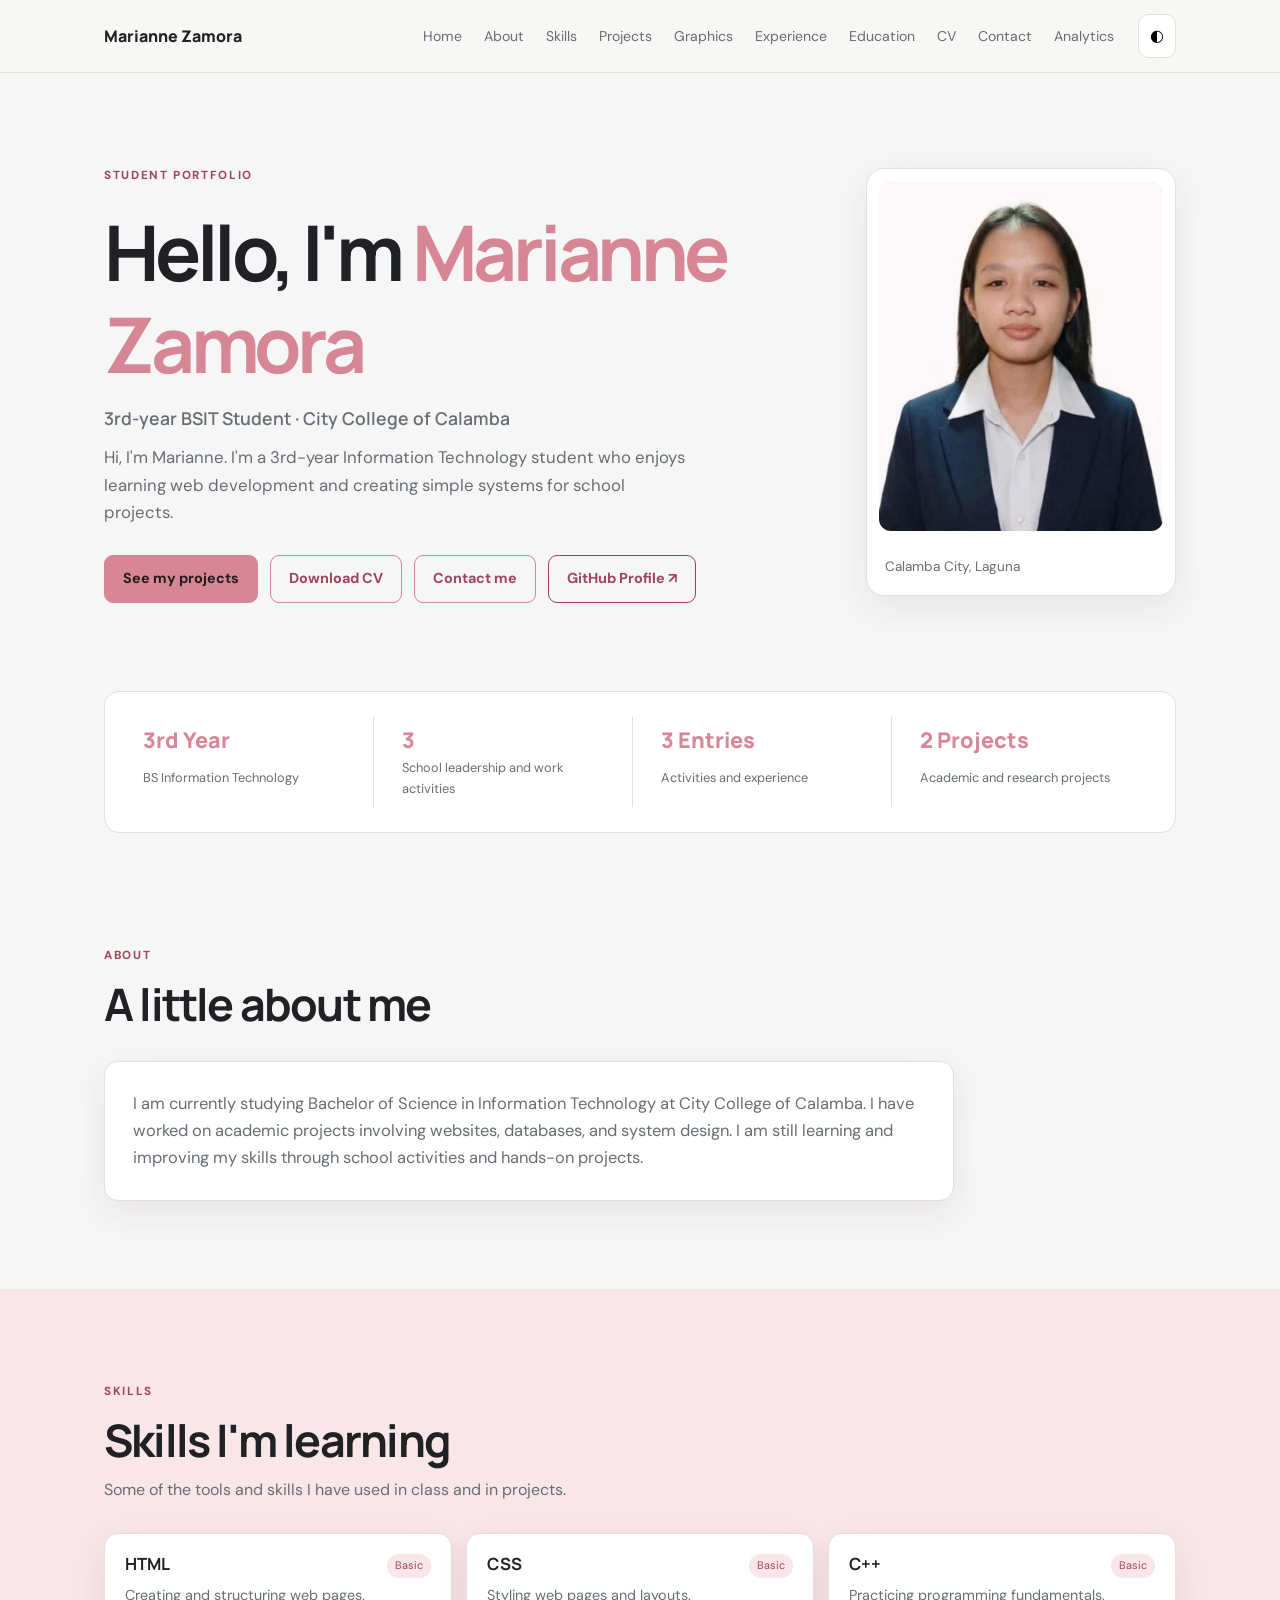
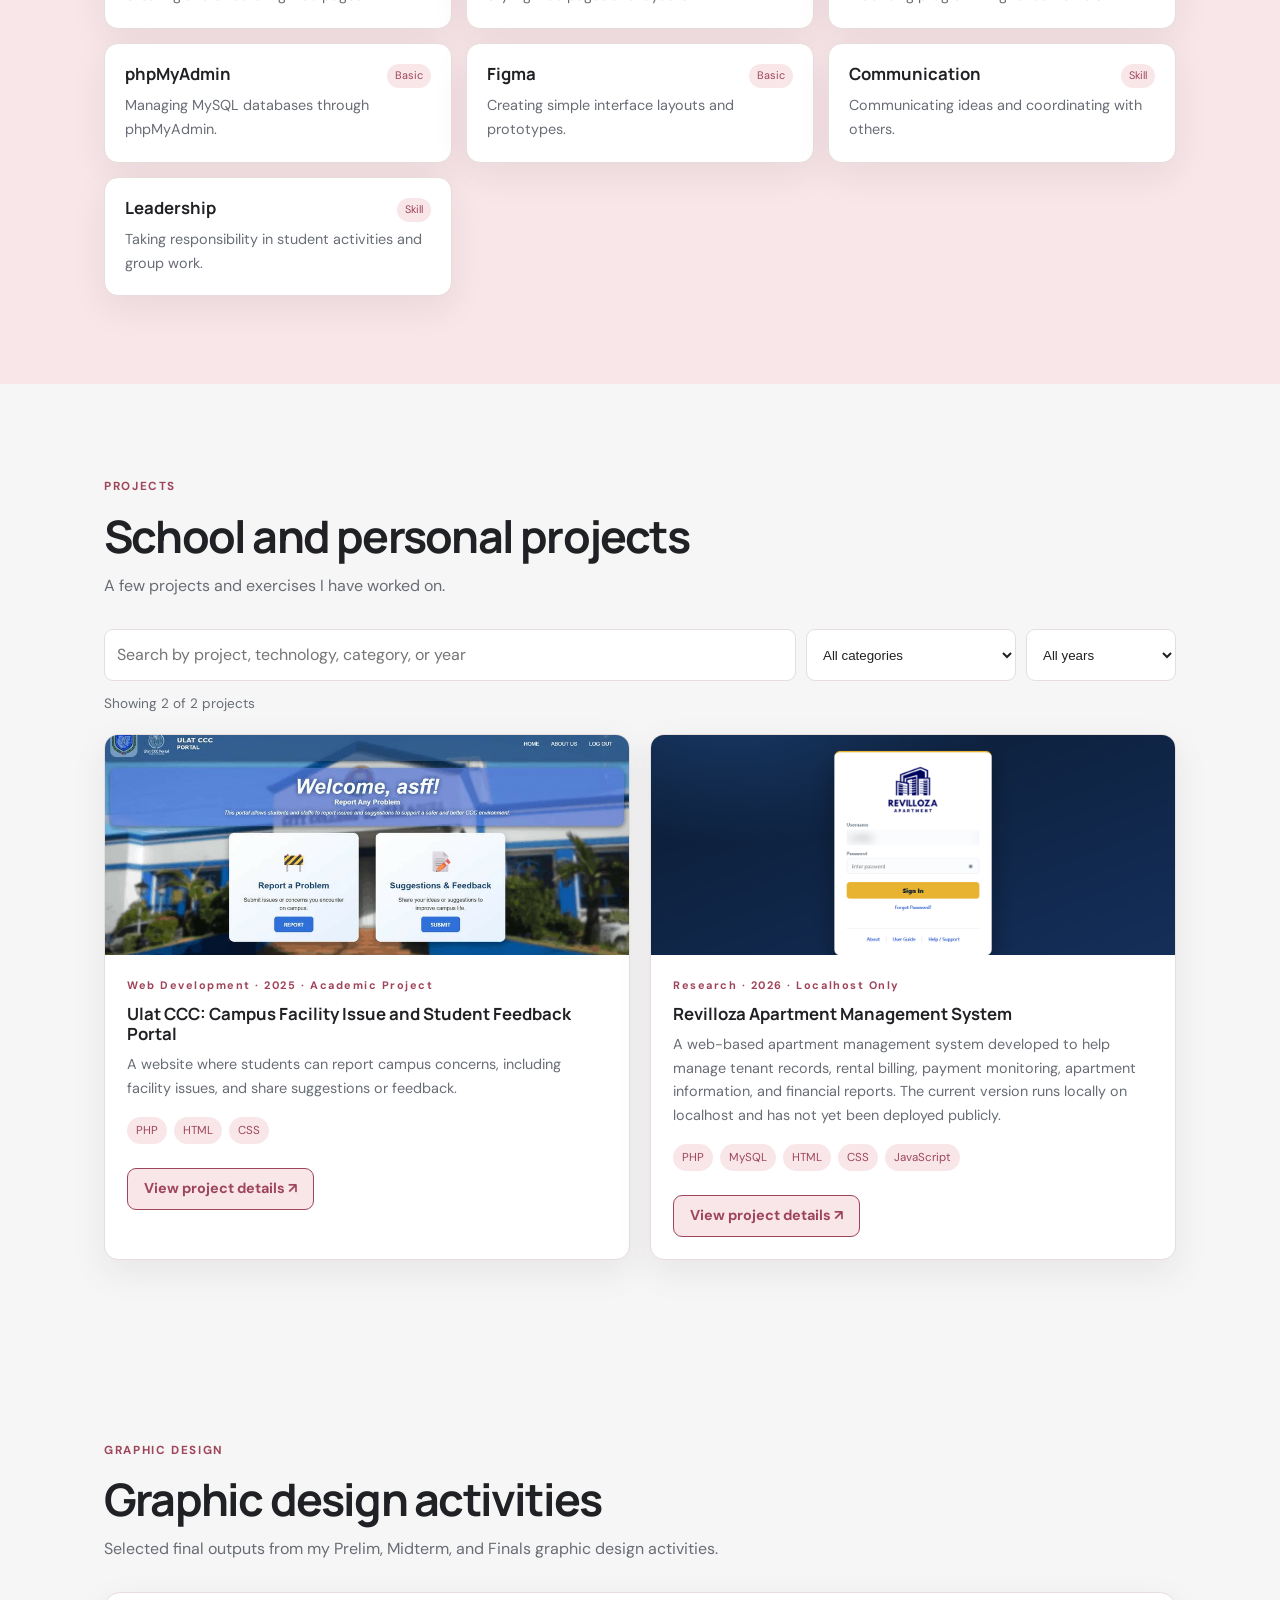
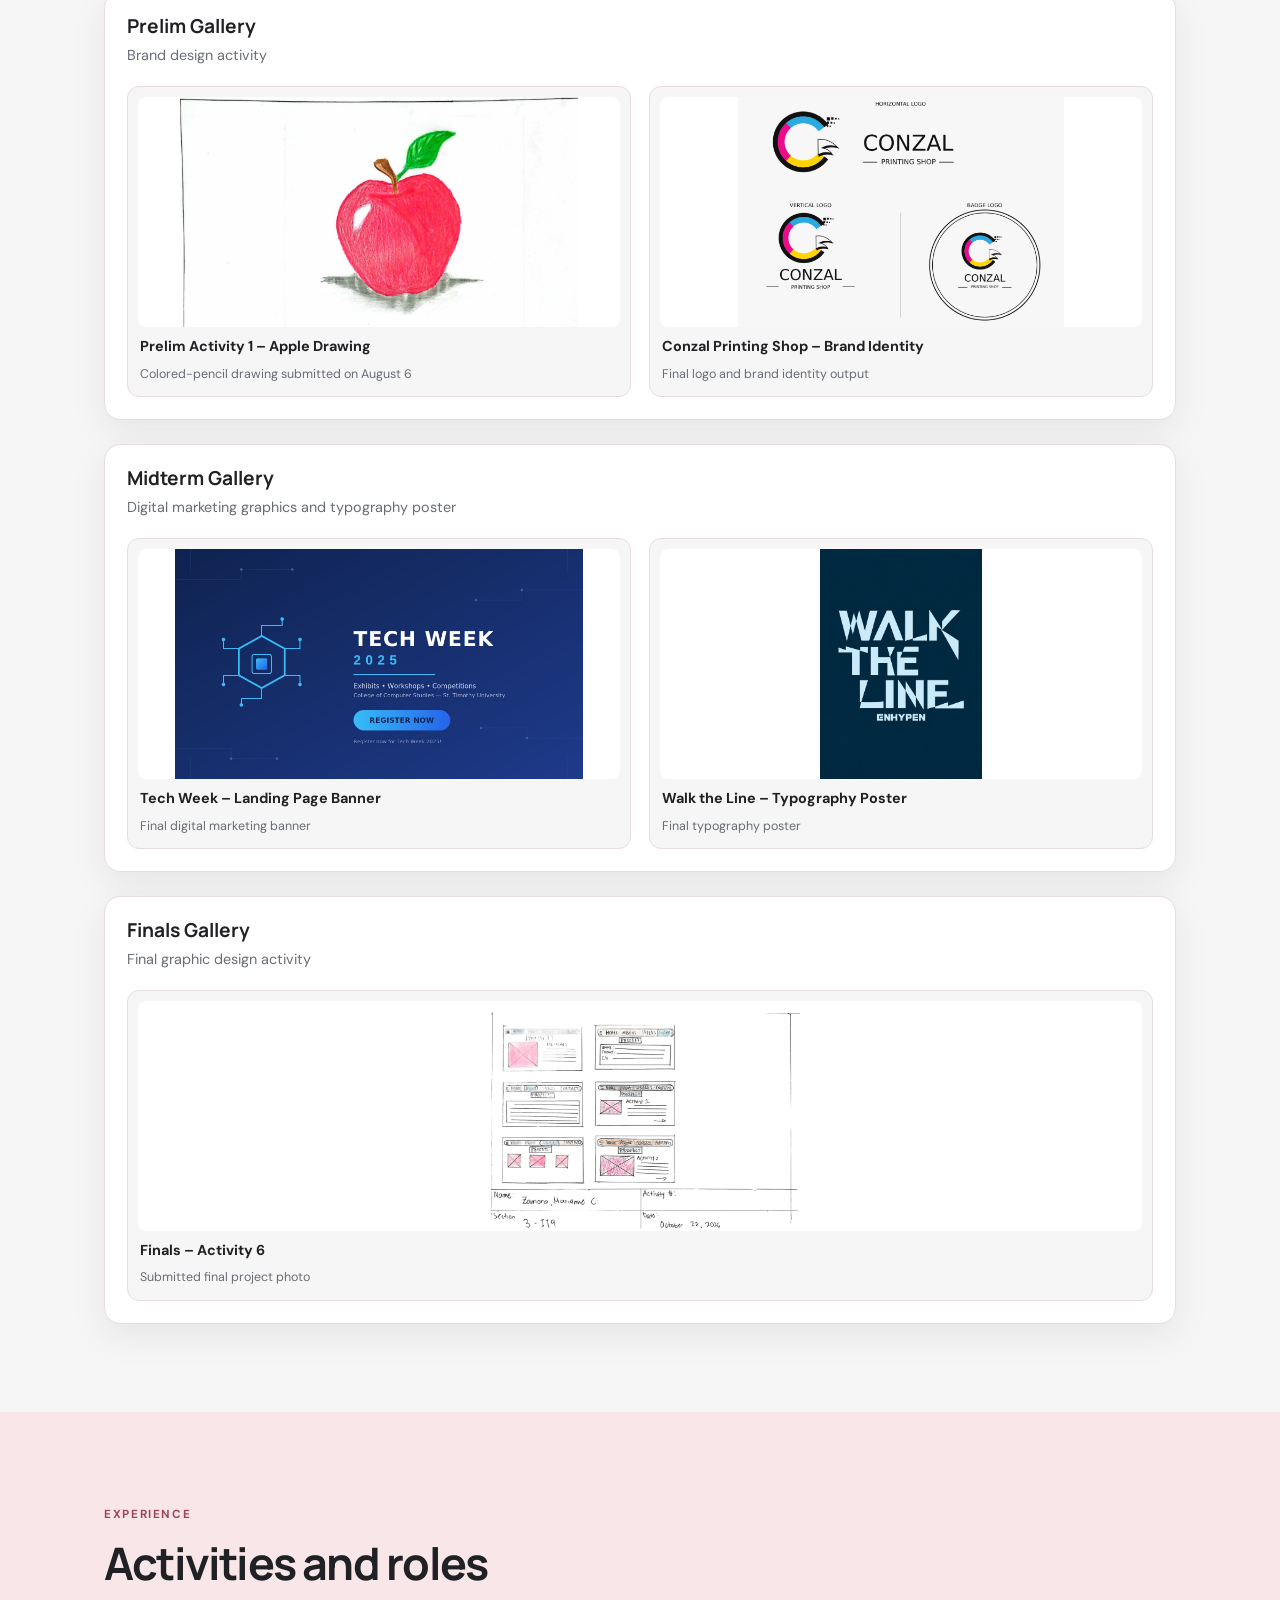
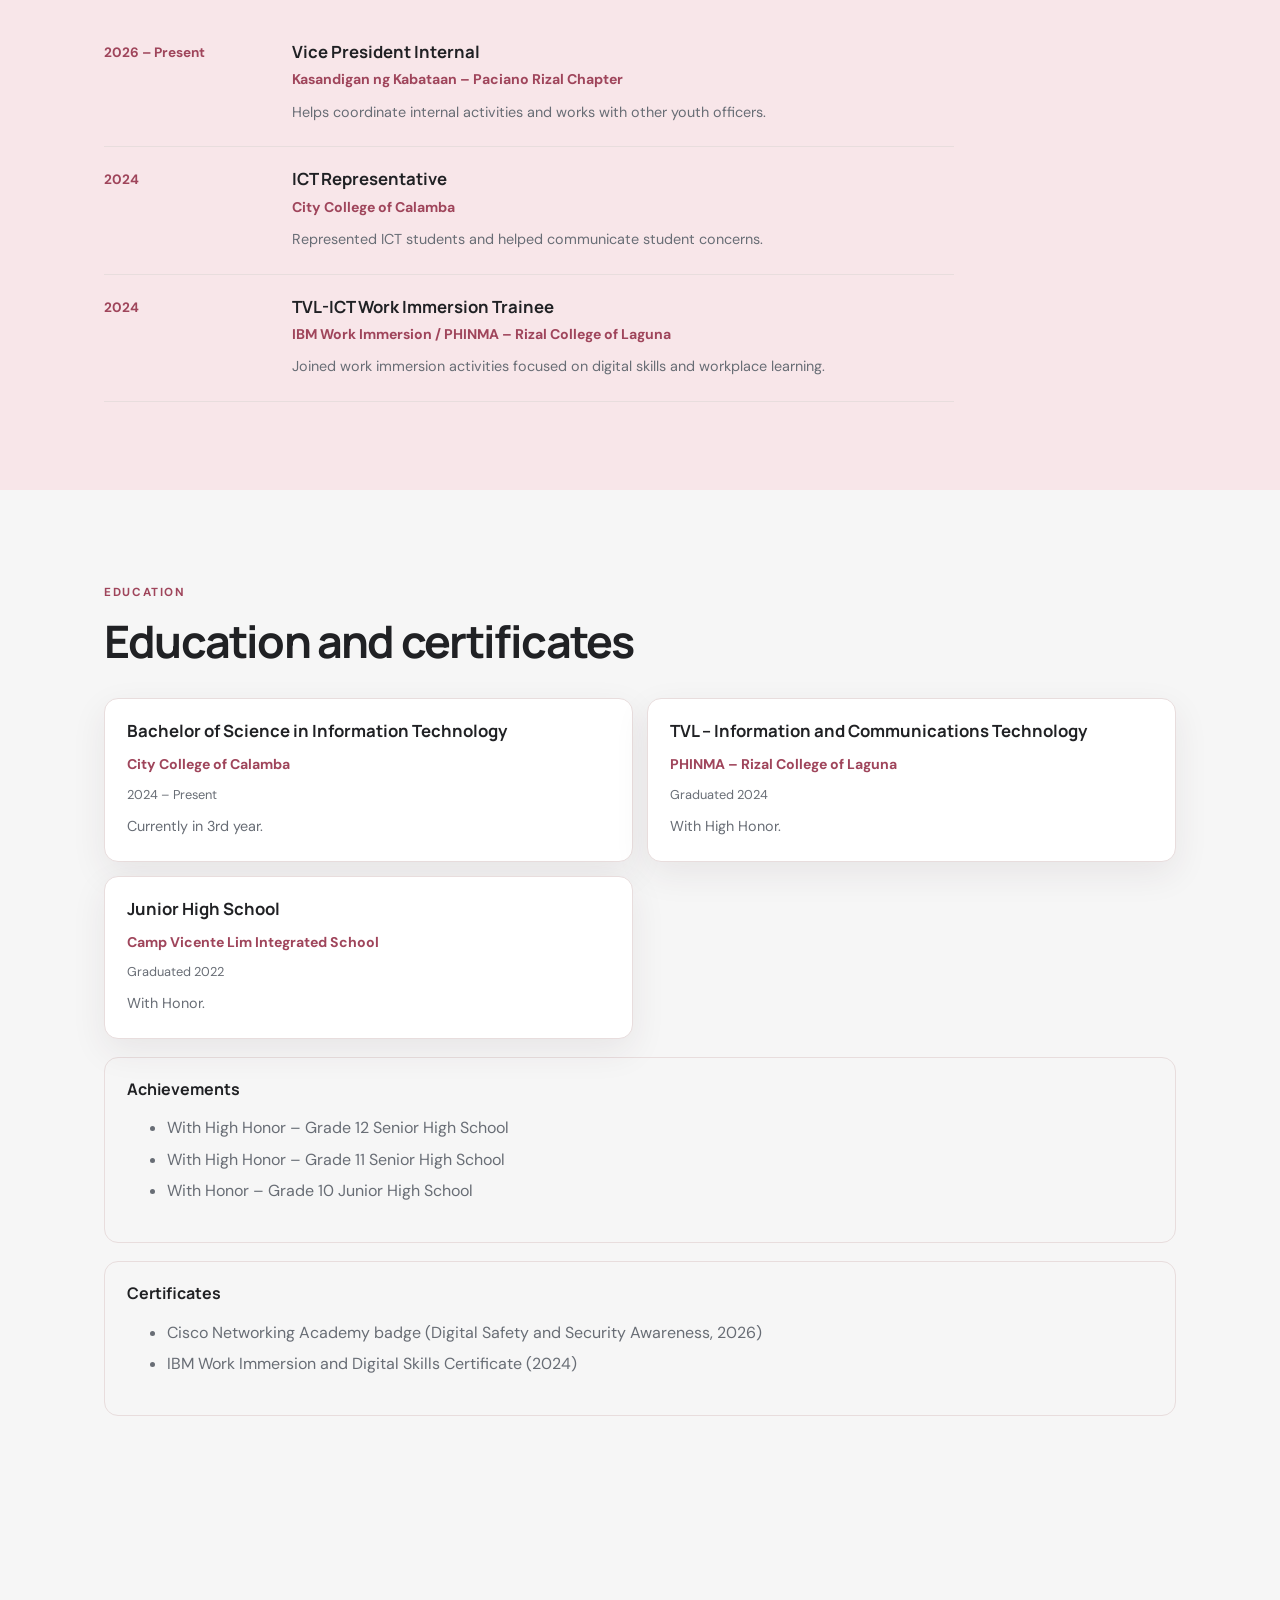
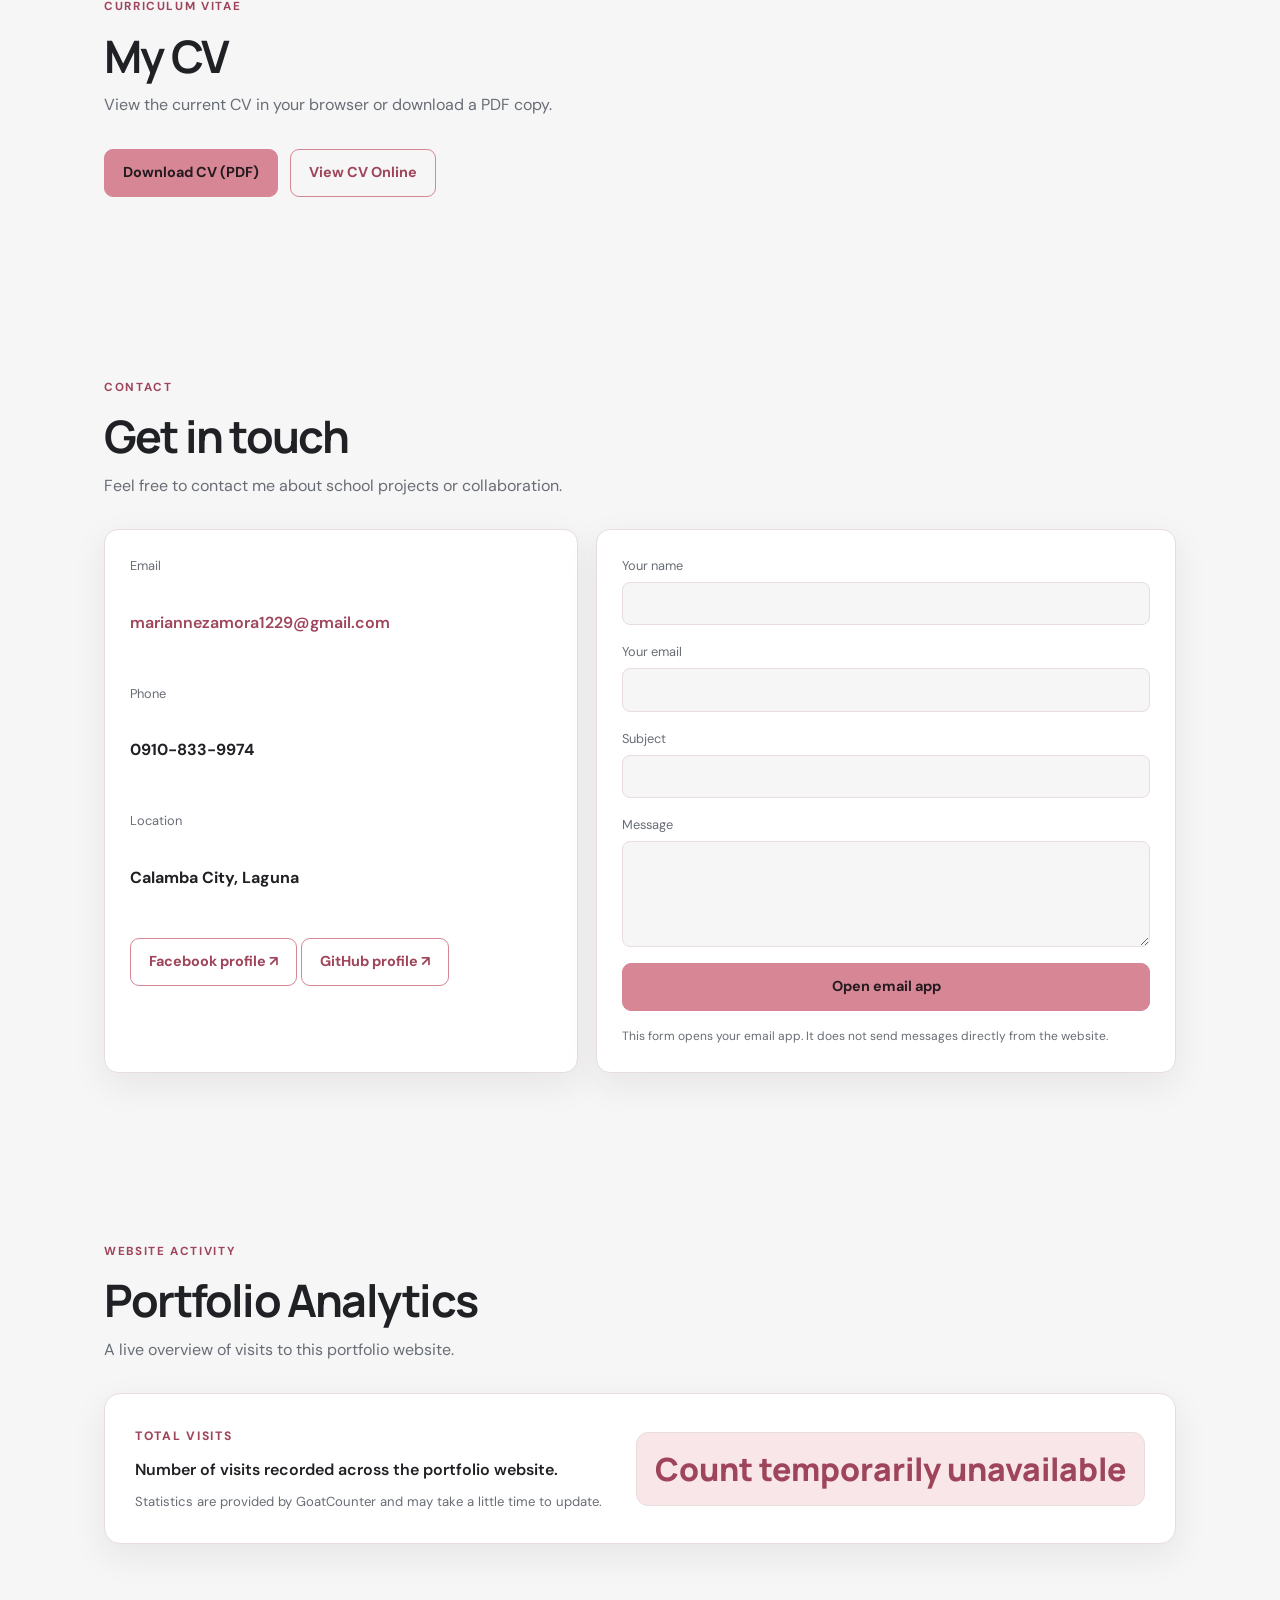
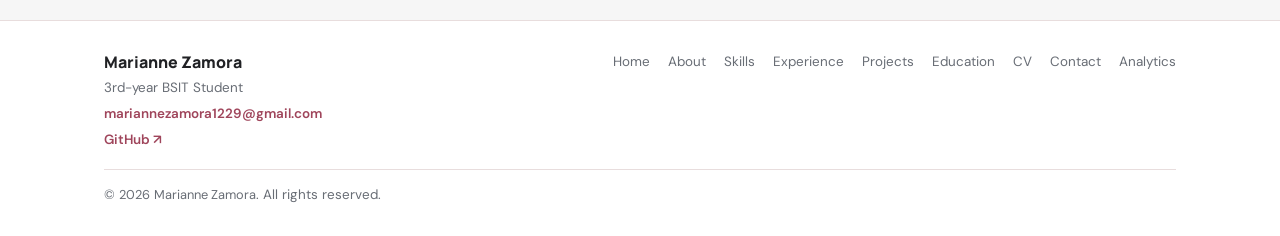
==== index.html @ 2f0a4d49 "Add files via upload" ====
<!doctype html>
<html lang="en">
<head>
  <meta charset="utf-8">
  <meta name="viewport" content="width=device-width, initial-scale=1">
  <meta name="description" content="Portfolio of Marianne Zamora, a third-year BSIT student at City College of Calamba, featuring academic projects, skills, education, and contact information.">
  <meta name="keywords" content="Marianne Zamora, BSIT student, student portfolio, web development, PHP, MySQL, academic projects">
  <meta name="author" content="Marianne Zamora">
  <meta property="og:type" content="website">
  <meta property="og:site_name" content="Marianne C. Zamora | Portfolio">
  <meta property="og:url" content="https://YOUR-PUBLIC-PORTFOLIO-URL/">
  <link rel="canonical" href="https://YOUR-PUBLIC-PORTFOLIO-URL/">
  <meta property="og:title" content="Marianne Zamora | BSIT Student Portfolio">
  <meta property="og:description" content="Academic projects, skills, education, and contact information.">
  <meta property="og:image" content="ZAMORA_2x2_3c09cdbc.jpg">
  <meta name="theme-color" content="#FFC7C7">
  <title>Marianne C. Zamora | BSIT Student Portfolio</title>
  <link rel="stylesheet" href="style.css">
</head>
<body>
<a class="skip-link" href="#main-content">Skip to main content</a>
<header class="site-header">
  <div class="nav-wrap">
    <a class="brand" href="#home" id="brandName">Portfolio</a>
    <button class="menu-button" id="menuButton" type="button" aria-label="Open navigation menu" aria-expanded="false" aria-controls="navLinks">☰</button>
    <nav id="navLinks" aria-label="Main navigation">
      <a href="#home">Home</a><a href="#about">About</a><a href="#skills">Skills</a><a href="#projects">Projects</a><a href="#graphic-design">Graphics</a>
      <a href="#experience">Experience</a><a href="#education">Education</a><a href="#cv">CV</a><a href="#contact">Contact</a><a href="#analytics">Analytics</a>
    </nav>
    <button class="theme-button" id="themeButton" type="button" aria-label="Toggle dark or light theme" title="Toggle theme">◐</button>
  </div>
</header>

<main id="main-content">
<section class="hero section" id="home">
  <div class="hero-copy">
    <span class="eyebrow">STUDENT PORTFOLIO</span>
    <h1>Hello, I'm <span id="heroName">...</span></h1>
    <h2 id="heroRole"></h2>
    <p id="heroIntro"></p>
    <div class="actions"><a class="button primary" href="#projects">See my projects</a><a class="button secondary" href="Marianne_C_Zamora_CV.pdf" download>Download CV</a><a class="button secondary" href="#contact">Contact me</a><a class="button secondary github-hero-link" href="https://github.com/mariannezamora1229" target="_blank" rel="noopener noreferrer">GitHub Profile ↗</a></div>
  </div>
  <aside class="profile-card">
    <img id="profilePhoto" src="" alt="Profile photo">
    <div><strong id="profileCaption"></strong><span id="location"></span></div>
  </aside>
</section>

<section class="highlights" id="highlights"></section>

<section class="section" id="about">
  <div class="section-heading"><span class="eyebrow">ABOUT</span><h2>A little about me</h2></div>
  <div class="about-panel"><p id="aboutText"></p></div>
</section>

<section class="section soft" id="skills">
  <div class="section-heading"><span class="eyebrow">SKILLS</span><h2>Skills I'm learning</h2><p>Some of the tools and skills I have used in class and in projects.</p></div>
  <div class="skills-grid" id="skillsList"></div>
</section>

<section class="section" id="projects">
  <div class="section-heading"><span class="eyebrow">PROJECTS</span><h2>School and personal projects</h2><p>A few projects and exercises I have worked on.</p></div>
  <div class="project-tools">
    <label class="visually-hidden" for="projectSearch">Search projects</label><input id="projectSearch" type="search" placeholder="Search by project, technology, category, or year" aria-label="Search projects">
    <select id="projectCategory" aria-label="Filter projects by category"><option value="">All categories</option></select>
    <select id="projectYear" aria-label="Filter projects by year"><option value="">All years</option></select>
  </div>
  <p id="projectCount" class="results-count" aria-live="polite"></p>
  <div class="projects-grid" id="projectsList"></div>
</section>

<section class="section" id="graphic-design">
  <div class="section-heading"><span class="eyebrow">GRAPHIC DESIGN</span><h2>Graphic design activities</h2><p>Selected final outputs from my Prelim, Midterm, and Finals graphic design activities.</p></div>
  <div class="collections-grid" id="collectionsList"></div>
</section>

<section class="section soft" id="experience">
  <div class="section-heading"><span class="eyebrow">EXPERIENCE</span><h2>Activities and roles</h2></div>
  <div class="timeline" id="experienceList"></div>
</section>

<section class="section" id="education">
  <div class="section-heading"><span class="eyebrow">EDUCATION</span><h2>Education and certificates</h2></div>
  <div class="education-grid" id="educationList"></div>
  <div class="certificate-box"><h3>Achievements</h3><ul id="achievementsList"></ul></div><div class="certificate-box"><h3>Certificates</h3><ul id="certificatesList"></ul></div>
</section>

<section class="section" id="cv">
  <div class="section-heading"><span class="eyebrow">CURRICULUM VITAE</span><h2>My CV</h2><p>View the current CV in your browser or download a PDF copy.</p></div>
  <div class="cv-actions"><a class="button primary" href="Marianne_C_Zamora_CV.pdf" download>Download CV (PDF)</a><a class="button secondary" href="Marianne_C_Zamora_CV.pdf" target="_blank" rel="noopener">View CV Online</a></div>
</section>
<section class="section contact-section" id="contact">
  <div class="section-heading"><span class="eyebrow">CONTACT</span><h2>Get in touch</h2><p>Feel free to contact me about school projects or collaboration.</p></div>
  <div class="contact-grid">
    <div class="contact-card">
      <p><span>Email</span><a id="email" href="#"></a></p>
      <p><span>Phone</span><strong id="phone"></strong></p>
      <p><span>Location</span><strong id="contactLocation">Calamba City, Laguna</strong></p>
      <div class="social-links">
        <a id="facebook" class="button secondary" href="#" target="_blank" rel="noopener">Facebook profile ↗</a>
        <a id="github" class="button secondary" href="#" target="_blank" rel="noopener">GitHub profile ↗</a>
      </div>
    </div>
    <form id="contactForm" class="contact-card">
      <label>Your name<input name="senderName" autocomplete="name" maxlength="80" required></label>
      <label>Your email<input name="senderEmail" type="email" autocomplete="email" maxlength="120" required></label>
      <label>Subject<input name="subject" maxlength="120" required></label>
      <label>Message<textarea name="message" rows="4" maxlength="3000" required></textarea></label>
      <button class="button primary" type="submit">Open email app</button>
      <small>This form opens your email app. It does not send messages directly from the website.</small>
    </form>
  </div>
</section>

<section class="section analytics-section" id="analytics" aria-labelledby="analyticsTitle">
  <div class="section-heading"><span class="eyebrow">WEBSITE ACTIVITY</span><h2 id="analyticsTitle">Portfolio Analytics</h2><p>A live overview of visits to this portfolio website.</p></div>
  <div class="analytics-card">
    <div class="analytics-copy"><span class="analytics-label">TOTAL VISITS</span><p>Number of visits recorded across the portfolio website.</p><small>Statistics are provided by GoatCounter and may take a little time to update.</small></div>
    <div class="analytics-number" id="visitorCounter" aria-live="polite"><span class="analytics-loading">Loading visit count…</span></div>
  </div>
</section>
</main>

<footer class="site-footer">
  <div class="footer-identity">
    <strong id="footerName"></strong>
    <span id="footerRole">3rd-year BSIT Student</span>
    <a id="footerEmail" href="mailto:mariannezamora1229@gmail.com"></a>
    <a id="footerGithub" href="https://github.com/mariannezamora1229" target="_blank" rel="noopener">GitHub ↗</a>
  </div>
  <nav class="footer-nav" aria-label="Footer navigation">
    <a href="#home">Home</a><a href="#about">About</a><a href="#skills">Skills</a>
    <a href="#experience">Experience</a><a href="#projects">Projects</a>
    <a href="#education">Education</a><a href="#cv">CV</a><a href="#contact">Contact</a><a href="#analytics">Analytics</a>
  </nav>
  <p class="footer-copyright">© <span id="copyrightYear"></span> <span id="copyrightName">Marianne Zamora</span>. All rights reserved.</p>
</footer>
<dialog id="projectModal"><div id="modalContent"></div></dialog>
<dialog id="galleryViewer" class="gallery-viewer"><button class="close" id="closeGallery" aria-label="Close">×</button><h2 id="galleryTitle"></h2><img id="galleryImage" src="" alt=""></dialog>

<script data-goatcounter="https://marianne-zamora.goatcounter.com/count" async src="https://gc.zgo.at/count.js"></script>
<script>
  (function loadPortfolioVisitCount() {
    const counter = document.getElementById("visitorCounter");
    const counterUrl = "https://portfolio-counter.mariannezamora20.workers.devs";

    async function updateVisitCount() {
      if (!counter) return;

      try {
        const response = await fetch(counterUrl, {
          method: "GET",
          mode: "cors",
          cache: "no-store",
          headers: { "Accept": "application/json" }
        });

        if (!response.ok) {
          throw new Error("Counter request failed: " + response.status);
        }

        const data = await response.json();
        const total = Number.parseInt(data.count, 10);

        if (!Number.isFinite(total)) {
          throw new Error("GoatCounter returned an invalid count.");
        }

        counter.textContent = total.toLocaleString();
        counter.setAttribute("aria-label", total + " total portfolio visits");
      } catch (error) {
        console.error("Unable to load the GoatCounter total:", error);
        counter.textContent = "Count temporarily unavailable";
        counter.setAttribute("aria-label", "Visitor count temporarily unavailable");
      }
    }

    updateVisitCount();
    window.setInterval(updateVisitCount, 60000);
  })();
</script>
<script src="js_config.js"></script>
<script src="script.js"></script>
</body>
</html>
---- style.css ----
@import url('https://fonts.googleapis.com/css2?family=DM+Sans:wght@400;500;600;700&family=Manrope:wght@500;600;700;800&display=swap');
:root{--bg:#F6F6F6;--surface:#fff;--text:#202124;--muted:#686d75;--line:#e8dddd;--gray:#AAAAAA;--accent:#D78696;--accent-ink:#A84F65;--soft:#F8E6E9;--shadow:0 12px 35px rgba(70,35,45,.08)}
*{box-sizing:border-box}html{scroll-behavior:smooth;scroll-padding-top:90px}body{margin:0;background:var(--bg);color:var(--text);font-family:'DM Sans',sans-serif;line-height:1.65}a{color:inherit;text-decoration:none}button,input,textarea{font:inherit}.site-header{position:sticky;top:0;z-index:10;background:rgba(247,247,245,.92);backdrop-filter:blur(14px);border-bottom:1px solid var(--line)}.nav-wrap{max-width:1120px;margin:auto;padding:14px 24px;display:flex;align-items:center;gap:24px}.brand{font:800 1rem Manrope,sans-serif;white-space:nowrap}.nav-wrap nav{display:flex;gap:22px;margin-left:auto}.nav-wrap nav a{font-size:.88rem;color:var(--muted)}.nav-wrap nav a:hover{color:var(--accent)}.theme-button,.menu-button{border:1px solid var(--line);background:var(--surface);border-radius:10px;padding:8px 11px;cursor:pointer}.menu-button{display:none}.section{max-width:1120px;margin:auto;padding:88px 24px}.hero{min-height:570px;display:grid;grid-template-columns:1.3fr .7fr;align-items:center;gap:70px}.eyebrow{font-size:.73rem;letter-spacing:.14em;font-weight:700;color:var(--accent)}h1,h2,h3,p{margin-top:0}h1,h2,h3{font-family:Manrope,sans-serif;line-height:1.2}h1{font-size:clamp(2.6rem,6vw,4.8rem);letter-spacing:-.055em;margin:18px 0}.hero h1 span{color:var(--accent)}.hero h2{font-size:1.1rem;color:var(--muted);font-weight:600}.hero-copy>p{max-width:590px;color:var(--muted);font-size:1.05rem}.actions{display:flex;gap:12px;flex-wrap:wrap;margin-top:28px}.button{display:inline-flex;align-items:center;justify-content:center;padding:11px 18px;border-radius:9px;font-weight:700;font-size:.9rem;border:1px solid var(--accent);cursor:pointer}.primary{background:var(--accent);color:#202124}.secondary{background:transparent;color:var(--accent)}.profile-card{background:var(--surface);padding:12px;border:1px solid var(--line);border-radius:18px;box-shadow:var(--shadow);max-width:340px;justify-self:end}.profile-card img{width:100%;height:350px;object-fit:cover;object-position:top;border-radius:12px;background:var(--soft)}.profile-card div{padding:13px 6px 5px;display:grid;gap:3px}.profile-card span{font-size:.85rem;color:var(--muted)}.highlights{max-width:1072px;margin:0 auto 20px;padding:25px 24px;display:grid;grid-template-columns:repeat(4,1fr);gap:14px;background:var(--surface);border:1px solid var(--line);border-radius:15px}.highlight{display:grid;gap:3px;padding:8px 14px;border-right:1px solid var(--line)}.highlight:last-child{border:0}.highlight strong{font:800 1.35rem Manrope;color:var(--accent)}.highlight span{font-size:.8rem;color:var(--muted)}.section-heading{margin-bottom:30px}.section-heading h2{font-size:clamp(2rem,4vw,2.8rem);letter-spacing:-.04em;margin:10px 0}.section-heading p{color:var(--muted);max-width:650px}.about-panel,.contact-card,.simple-card,.skill,.project{background:var(--surface);border:1px solid var(--line);border-radius:14px;box-shadow:var(--shadow)}.about-panel{padding:28px;max-width:850px}.about-panel p{margin:0;color:var(--muted);font-size:1.03rem}.soft{background:var(--soft);max-width:none;padding-left:max(24px,calc((100% - 1072px)/2));padding-right:max(24px,calc((100% - 1072px)/2))}.skills-grid{display:grid;grid-template-columns:repeat(3,1fr);gap:14px}.skill{padding:20px}.skill-head{display:flex;justify-content:space-between;align-items:flex-start;gap:8px}.skill h3,.project h3,.simple-card h3{font-size:1.05rem;margin:0 0 10px}.skill-head span{font-size:.68rem;color:var(--accent);background:var(--soft);border-radius:20px;padding:3px 8px;white-space:nowrap}.skill p,.project p,.simple-card p{color:var(--muted);font-size:.9rem;margin:0}.projects-grid{display:grid;grid-template-columns:repeat(2,1fr);gap:20px}.project{overflow:hidden}.project>img{width:100%;height:220px;object-fit:cover;background:var(--soft);display:block}.project-content{padding:22px}.project-content .eyebrow{font-size:.68rem}.project h3{margin:9px 0}.tags{display:flex;flex-wrap:wrap;gap:7px;margin:16px 0}.tags span{font-size:.72rem;padding:4px 9px;border-radius:20px;background:var(--soft);color:var(--accent)}.text-button{border:0;background:none;color:var(--accent);font-weight:700;padding:0;cursor:pointer}.timeline{display:grid;gap:0;max-width:850px}.timeline-item{display:grid;grid-template-columns:160px 1fr;gap:28px;padding:22px 0;border-bottom:1px solid var(--line)}.timeline-date{font-size:.85rem;color:var(--accent);font-weight:700}.timeline-item h3{font-size:1.05rem;margin-bottom:4px}.timeline-item strong,.simple-card strong{font-size:.88rem;color:var(--accent)}.timeline-item p{font-size:.9rem;color:var(--muted);margin:8px 0 0}.education-grid{display:grid;grid-template-columns:repeat(2,1fr);gap:14px}.simple-card{padding:22px}.simple-card span{display:block;font-size:.8rem;color:var(--muted);margin:6px 0 10px}.certificate-box{margin-top:18px;padding:22px;border:1px solid var(--line);border-radius:14px}.certificate-box h3{font-size:1rem}.certificate-box li{color:var(--muted);margin:5px 0}.contact-section{padding-bottom:100px}.contact-grid{display:grid;grid-template-columns:.9fr 1.1fr;gap:18px}.contact-card{padding:25px;display:grid;gap:16px}.contact-card p{display:grid;gap:3px;margin:0}.contact-card p span,.contact-card label{font-size:.8rem;color:var(--muted)}.contact-card a:not(.button){color:var(--accent);font-weight:600}.contact-card label{display:grid;gap:6px}.contact-card input,.contact-card textarea{width:100%;padding:10px;border:1px solid var(--line);border-radius:8px;background:var(--bg);color:var(--text)}.contact-card small{font-size:.75rem;color:var(--muted)}footer{border-top:1px solid var(--line);padding:24px max(24px,calc((100% - 1072px)/2));display:flex;justify-content:space-between;gap:20px;align-items:center}footer div{display:grid}footer span{font-size:.8rem;color:var(--muted)}footer>a{color:var(--accent);font-weight:700}dialog{width:min(650px,calc(100% - 28px));max-height:85vh;overflow:auto;border:1px solid var(--line);border-radius:16px;padding:28px;background:var(--surface);color:var(--text);box-shadow:0 20px 80px #0003}dialog::backdrop{background:#1119}.close{float:right;border:0;background:var(--soft);border-radius:8px;font-size:1.4rem;cursor:pointer}.modal-image{width:100%;max-height:280px;object-fit:contain;background:var(--soft);border-radius:10px;margin:12px 0}.dark{--bg:#211d1f;--surface:#2b2528;--text:#f8f1f2;--muted:#c8bfc2;--line:#62565b;--gray:#AAAAAA;--accent:#E6A0AE;--accent-ink:#F0B5C0;--soft:#44343a;--shadow:0 12px 35px #0003}.dark .site-header{background:#211d1fed}.dark .skill-head span,.dark .tags span{color:var(--accent)}
@media(max-width:800px){.nav-wrap nav{display:none;position:absolute;top:60px;left:0;right:0;padding:18px 24px;background:var(--surface);border-bottom:1px solid var(--line);flex-direction:column;gap:14px}.nav-wrap nav.show{display:flex}.menu-button{display:block;margin-left:auto}.theme-button{margin-left:0}.hero{grid-template-columns:1fr;gap:30px;padding-top:60px}.profile-card{justify-self:start;max-width:280px}.highlights{margin:0 18px 10px;grid-template-columns:repeat(2,1fr)}.highlight:nth-child(2){border:0}.skills-grid{grid-template-columns:repeat(2,1fr)}.soft{padding-left:24px;padding-right:24px}}
@media(max-width:560px){.section{padding:65px 20px}.hero{min-height:0}.highlights{padding:14px;gap:4px}.highlight{padding:9px}.skills-grid,.projects-grid,.education-grid,.contact-grid{grid-template-columns:1fr}.timeline-item{grid-template-columns:1fr;gap:5px}.project>img{height:190px}footer{align-items:flex-start;flex-direction:column}.profile-card img{height:300px}}

.project-tools{display:grid;grid-template-columns:1fr 210px 150px;gap:10px;margin:0 0 12px}
.project-tools input,.project-tools select{min-width:0;padding:12px;border:1px solid var(--line);border-radius:9px;background:var(--surface);color:var(--text)}
.results-count,.empty-state{color:var(--muted);font-size:.85rem;margin:0 0 18px}
.cv-actions{display:flex;gap:12px;flex-wrap:wrap}
:focus-visible{outline:3px solid var(--accent);outline-offset:3px}
@media(max-width:650px){.project-tools{grid-template-columns:1fr}.project-tools input,.project-tools select{width:100%}}

/* Accessibility and layout refinements */
.skip-link{position:absolute;left:12px;top:-60px;z-index:1000;padding:10px 14px;background:var(--surface);color:var(--text);border:2px solid var(--accent);border-radius:8px}
.skip-link:focus{top:12px}
.visually-hidden{position:absolute!important;width:1px!important;height:1px!important;padding:0!important;margin:-1px!important;overflow:hidden!important;clip:rect(0,0,0,0)!important;white-space:nowrap!important;border:0!important}
.gallery-item button:focus-visible img{outline:3px solid var(--accent);outline-offset:3px}
.gallery-item button{color:var(--text)}
button:disabled{opacity:.55;cursor:not-allowed}
@media(max-width:560px){
  .nav-wrap{gap:10px;padding:12px 16px}
  .brand{font-size:.9rem;overflow:hidden;text-overflow:ellipsis}
  .actions .button,.cv-actions .button{width:100%}
  .gallery-item img{height:auto;max-height:260px;object-fit:contain}
  dialog{padding:18px}
}

/* Professional footer */
.site-footer{display:grid;grid-template-columns:1fr 2fr;gap:18px 32px;align-items:start;padding:30px max(24px,calc((100% - 1072px)/2));background:var(--surface)}
.footer-identity{display:grid;gap:4px}.footer-identity strong{font:800 1rem Manrope,sans-serif}.footer-identity span,.footer-identity a,.footer-copyright{font-size:.84rem;color:var(--muted)}.footer-identity a{color:var(--accent);font-weight:600}.footer-nav{display:flex;flex-wrap:wrap;gap:10px 18px;justify-content:flex-end}.footer-nav a{font-size:.84rem;color:var(--muted)}.footer-nav a:hover{color:var(--accent)}.footer-copyright{grid-column:1/-1;margin:0;padding-top:14px;border-top:1px solid var(--line)}
@media(max-width:650px){.site-footer{grid-template-columns:1fr}.footer-nav{justify-content:flex-start}.footer-copyright{grid-column:auto}}


/* Graphic design gallery: consistent, responsive image frames */
.collections-grid{display:grid;grid-template-columns:1fr;gap:24px}
.gallery-category{min-width:0;padding:22px;background:var(--surface);border:1px solid var(--line);border-radius:16px;box-shadow:var(--shadow)}
.gallery-category>h3{font-size:1.2rem;margin:0 0 6px}
.gallery-category>p{color:var(--muted);font-size:.9rem;margin:0 0 18px}
.gallery-items{display:grid;grid-template-columns:repeat(auto-fit,minmax(min(100%,230px),1fr));gap:18px;align-items:start}
.gallery-item{min-width:0;margin:0;padding:10px;border:1px solid var(--line);border-radius:12px;background:var(--bg);overflow:hidden}
.gallery-open{display:block;width:100%;padding:0;border:0;background:transparent;text-align:left;cursor:zoom-in}
.gallery-item img{display:block;width:100%;height:230px;max-height:230px;object-fit:contain;object-position:center;background:var(--surface);border-radius:8px}
.gallery-item figcaption{padding:10px 2px 2px;font-weight:700;font-size:.9rem;line-height:1.35}
.gallery-item small{display:block;color:var(--muted);font-size:.78rem;padding:5px 2px 2px}
#galleryImage{display:block;width:100%;height:auto;max-width:100%;max-height:70vh;object-fit:contain}
@media(max-width:560px){.gallery-category{padding:16px}.gallery-item img{height:210px;max-height:210px}}


/* Accessible accent text: retain dusty-rose styling while keeping labels readable. */
.eyebrow,.timeline-date,.timeline-item strong,.simple-card strong,.text-button,
.contact-card a:not(.button),.footer-identity a,.footer-nav a:hover,
.skill-head span,.tags span{color:var(--accent-ink)}
.secondary{color:var(--accent-ink)}
.gallery-item figcaption{color:var(--text)}
.gallery-item small{color:var(--muted)}
.hero h1 span{color:var(--accent)}
.dark .eyebrow,.dark .timeline-date,.dark .timeline-item strong,.dark .simple-card strong,
.dark .text-button,.dark .contact-card a:not(.button),.dark .footer-identity a,
.dark .footer-nav a:hover,.dark .skill-head span,.dark .tags span,.dark .secondary{color:var(--accent-ink)}


/* Final contrast pass: dusty rose accents remain visible on pale-pink surfaces. */
:root {
  --accent: #D78696;
  --accent-ink: #9F455B;
  --soft: #F8E6E9;
}
.dark {
  --accent: #E6A0AE;
  --accent-ink: #F4B9C5;
  --soft: #44343A;
}
.eyebrow,
.timeline-date,
.timeline-item strong,
.simple-card strong,
.text-button,
.contact-card a:not(.button),
.footer-identity a,
.footer-nav a:hover,
.skill-head span,
.tags span,
.secondary {
  color: var(--accent-ink);
}
.primary {
  background: var(--accent);
  border-color: var(--accent);
  color: #241B1E;
}
.dark .eyebrow,
.dark .timeline-date,
.dark .timeline-item strong,
.dark .simple-card strong,
.dark .text-button,
.dark .contact-card a:not(.button),
.dark .footer-identity a,
.dark .footer-nav a:hover,
.dark .skill-head span,
.dark .tags span,
.dark .secondary {
  color: var(--accent-ink);
}
.dark .primary {
  color: #241B1E;
}
.site-footer {
  display: grid;
  grid-template-columns: 1fr 2fr;
  gap: 18px 32px;
  align-items: start;
  padding: 30px max(24px, calc((100% - 1072px)/2));
  background: var(--surface);
  border-top: 1px solid var(--line);
}
.footer-identity { display: grid; gap: 4px; }
.footer-nav { display: flex; flex-wrap: wrap; gap: 10px 18px; justify-content: flex-end; }
.footer-copyright { grid-column: 1/-1; margin: 0; padding-top: 14px; border-top: 1px solid var(--line); }
.screenshot-grid {
  display: grid;
  grid-template-columns: repeat(2, minmax(0, 1fr));
  gap: 18px;
  margin-top: 18px;
}
.screenshot-grid figure {
  margin: 0;
  min-width: 0;
  overflow: hidden;
  border: 1px solid var(--line);
  border-radius: 12px;
  background: var(--surface);
}
.screenshot-grid img {
  display: block;
  width: 100%;
  height: 230px;
  max-height: 230px;
  padding: 8px;
  object-fit: contain;
  object-position: center;
  background: var(--bg);
}
.screenshot-grid figcaption { padding: 10px 12px; color: var(--text); font-weight: 700; }
@media (max-width: 650px) {
  .site-footer { grid-template-columns: 1fr; }
  .footer-nav { justify-content: flex-start; }
  .footer-copyright { grid-column: auto; }
  .screenshot-grid { grid-template-columns: 1fr; }
}


/* Restored interaction effects: button feedback, navigation underline, card lift, and image zoom. */
:root { scroll-behavior: smooth; }

.nav-wrap nav a,
.footer-nav a {
  position: relative;
  transition: color .22s ease, opacity .22s ease;
}
.nav-wrap nav a::after {
  content: "";
  position: absolute;
  left: 0;
  right: 0;
  bottom: -7px;
  height: 2px;
  border-radius: 2px;
  background: var(--accent);
  transform: scaleX(0);
  transform-origin: left;
  transition: transform .24s ease;
}
.nav-wrap nav a:hover::after,
.nav-wrap nav a:focus-visible::after {
  transform: scaleX(1);
}

.button,
button:not(.gallery-open):not(.close),
.text-button {
  transition: transform .2s ease, box-shadow .2s ease, background-color .2s ease,
              border-color .2s ease, color .2s ease, opacity .2s ease;
}
.button:hover,
button:not(.gallery-open):not(.close):hover {
  transform: translateY(-2px);
  box-shadow: 0 8px 18px rgba(159,69,91,.16);
}
.button:active,
button:not(.gallery-open):not(.close):active {
  transform: translateY(0) scale(.98);
  box-shadow: none;
}

.project,
.skill,
.highlight,
.simple-card,
.contact-card,
.profile-card,
.gallery-category,
.gallery-item {
  transition: transform .24s ease, box-shadow .24s ease, border-color .24s ease;
}
.project:hover,
.skill:hover,
.simple-card:hover,
.contact-card:hover,
.profile-card:hover,
.gallery-category:hover,
.gallery-item:hover {
  transform: translateY(-4px);
  box-shadow: 0 14px 28px rgba(60,35,42,.10);
  border-color: var(--accent);
}
.highlight:hover {
  transform: translateY(-3px);
}

.project > img,
.profile-card img,
.gallery-item img,
.screenshot-grid img {
  transition: transform .35s ease, filter .35s ease;
}
.project:hover > img,
.profile-card:hover img,
.gallery-item:hover img {
  transform: scale(1.025);
}
.gallery-open { overflow: hidden; border-radius: 8px; }
.gallery-open:hover img { transform: scale(1.045); }

.theme-button {
  transition: transform .2s ease, background-color .2s ease, border-color .2s ease;
}
.theme-button:hover { transform: rotate(8deg) scale(1.04); }
.theme-button:active { transform: scale(.96); }

@media (prefers-reduced-motion: reduce) {
  :root { scroll-behavior: auto; }
  *, *::before, *::after {
    animation-duration: .01ms !important;
    animation-iteration-count: 1 !important;
    scroll-behavior: auto !important;
    transition-duration: .01ms !important;
  }
}


/* Clearly visible project-details actions */
.project-details-button {
  display: inline-flex;
  align-items: center;
  justify-content: center;
  margin-top: 8px;
  min-height: 42px;
  padding: 10px 16px;
  border: 1px solid var(--accent-ink);
  border-radius: 9px;
  background: var(--soft);
  color: var(--accent-ink);
  font-weight: 700;
  line-height: 1.2;
  cursor: pointer;
  transition: transform .2s ease, background .2s ease, box-shadow .2s ease;
}
.project-details-button:hover {
  background: var(--accent);
  color: #241B1E;
  transform: translateY(-2px);
  box-shadow: 0 6px 16px rgba(159,69,91,.18);
}
.project-details-button:focus-visible {
  outline: 3px solid var(--accent);
  outline-offset: 3px;
}
.dark .project-details-button {
  color: var(--accent-ink);
  border-color: var(--accent);
}
.dark .project-details-button:hover {
  color: #241B1E;
}


/* Make the GitHub profile easy to find from the homepage. */
.github-hero-link { border-color: var(--accent-ink); color: var(--accent-ink); }
.github-hero-link:hover { background: var(--soft); color: var(--accent-ink); }
.dark .github-hero-link { color: var(--accent-ink); border-color: var(--accent); }


/* Added portfolio analytics section; existing site styles remain unchanged. */
.analytics-section { padding-top: 64px; padding-bottom: 76px; }
.analytics-card {
  display: flex; align-items: center; justify-content: space-between; gap: 28px;
  padding: 28px 30px; background: var(--surface); border: 1px solid var(--line);
  border-radius: 16px; box-shadow: var(--shadow);
}
.analytics-copy { max-width: 620px; }
.analytics-label { display: inline-block; color: var(--accent-ink); font-size: .76rem; font-weight: 800; letter-spacing: .14em; }
.analytics-copy p { margin: 8px 0 5px; color: var(--text); font-weight: 600; }
.analytics-copy small { color: var(--muted); font-size: .82rem; }
.analytics-number { min-width: 150px; min-height: 74px; display: flex; align-items: center; justify-content: center; padding: 12px 18px; border: 1px solid var(--line); border-radius: 12px; background: var(--soft); color: var(--accent-ink); font: 800 2rem Manrope, sans-serif; text-align: center; }
.analytics-number div { margin: 0 !important; padding: 0 !important; border: 0 !important; background: transparent !important; color: inherit !important; font: inherit !important; }
.analytics-loading { color: var(--muted); font: 600 .9rem 'DM Sans', sans-serif; }
@media(max-width:560px) { .analytics-card { align-items: stretch; flex-direction: column; padding: 22px; } .analytics-number { min-height: 68px; } }
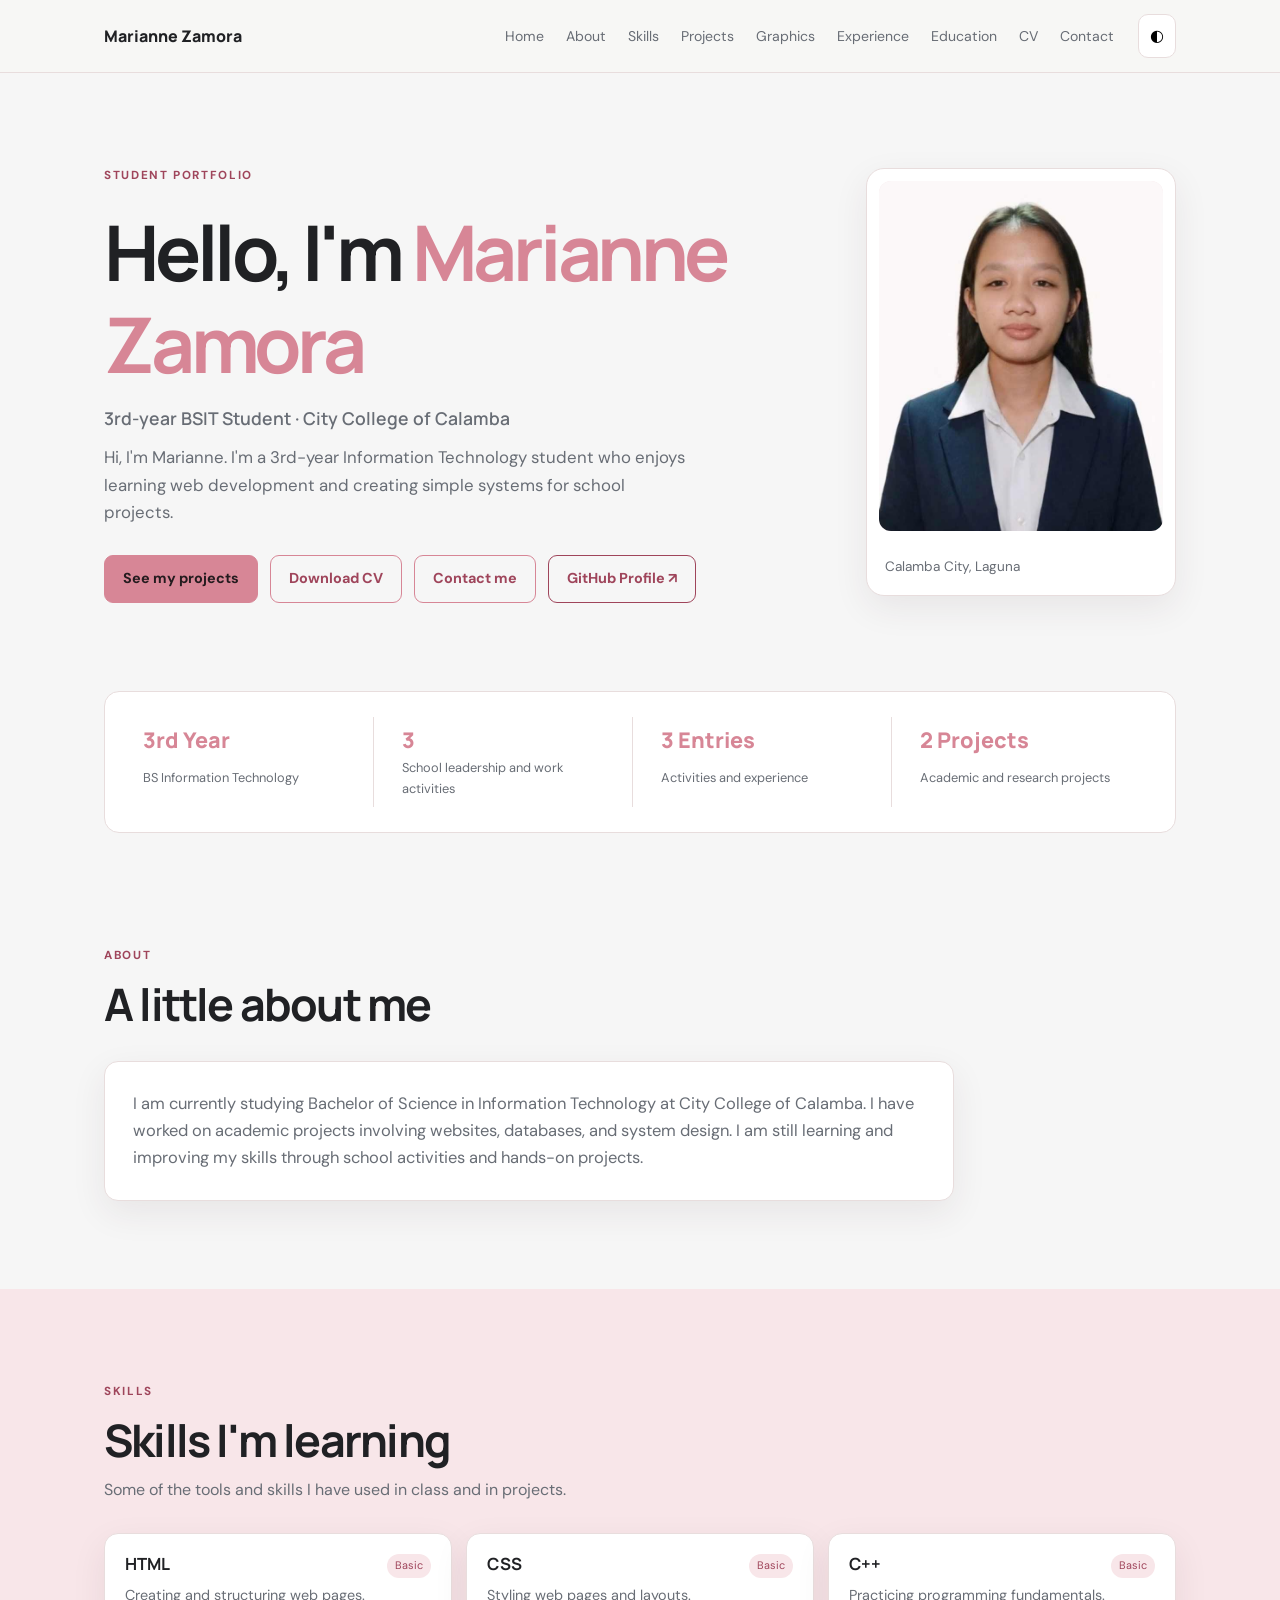
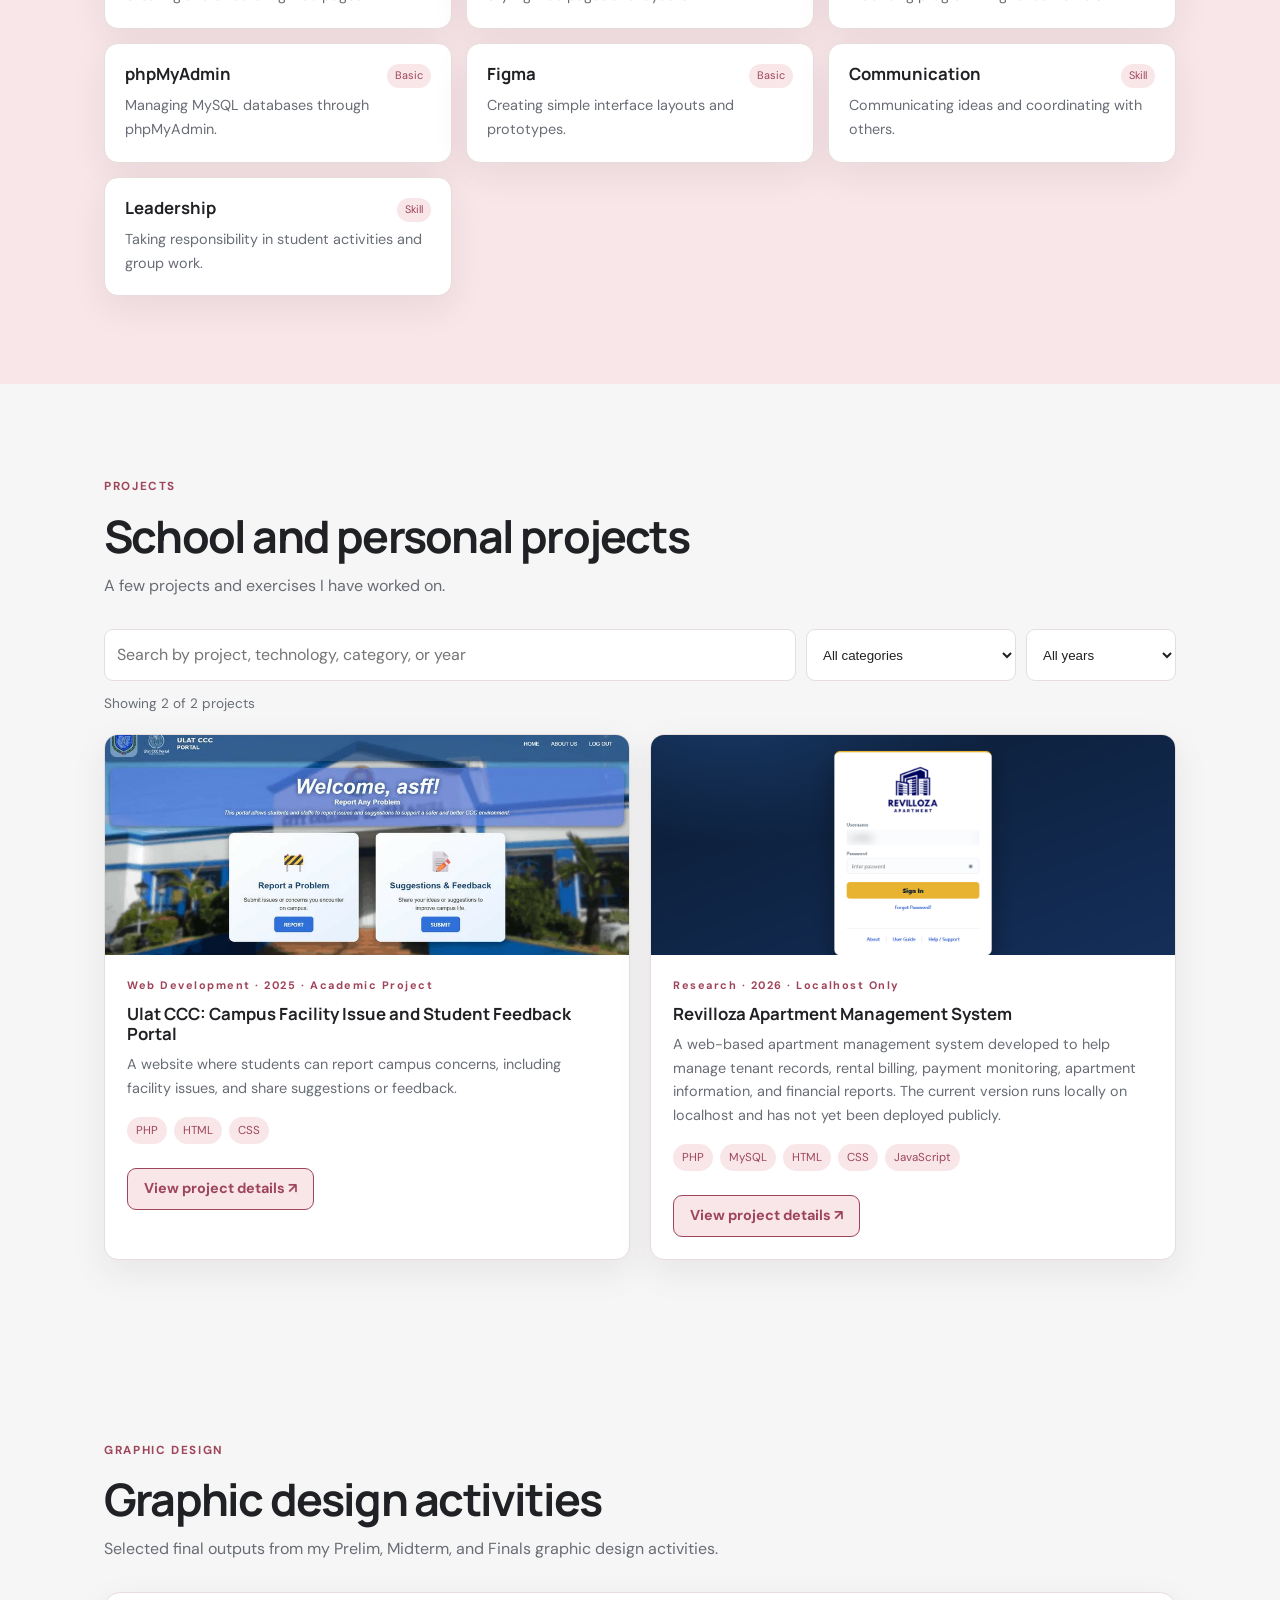
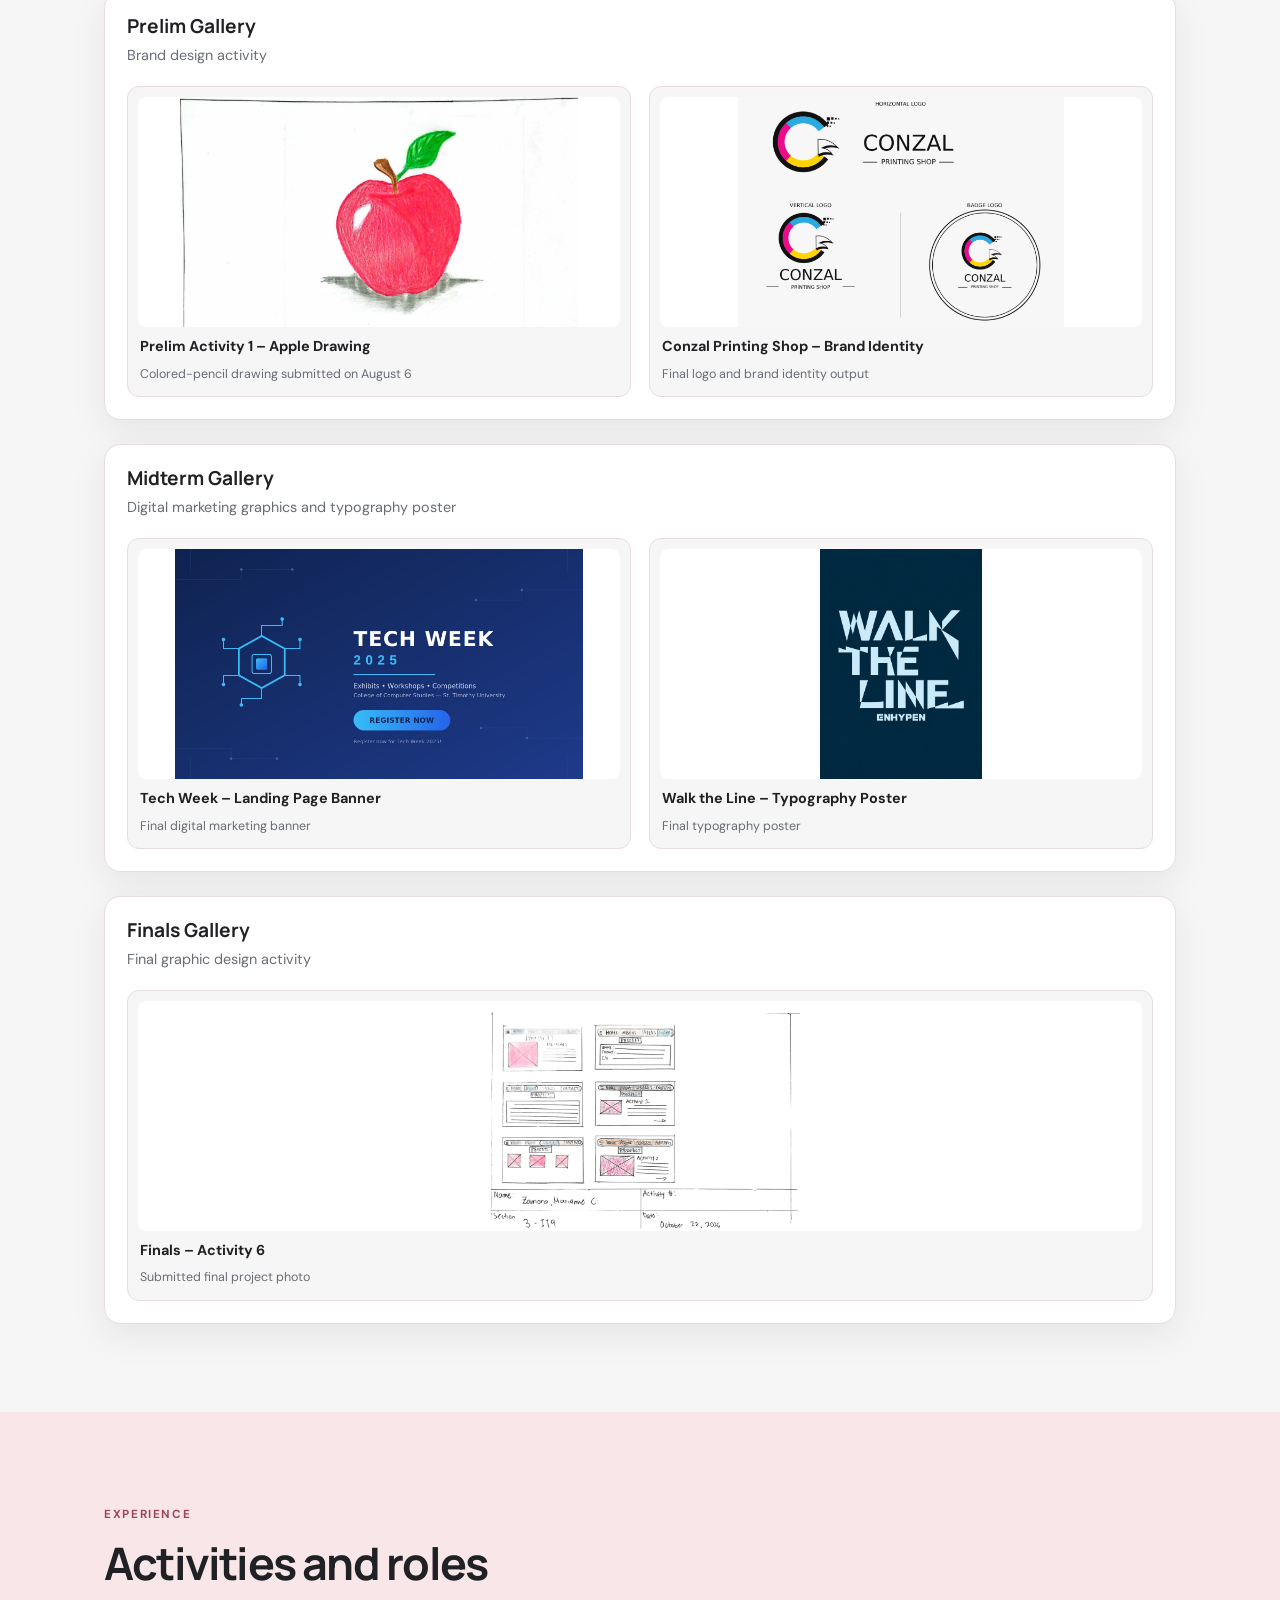
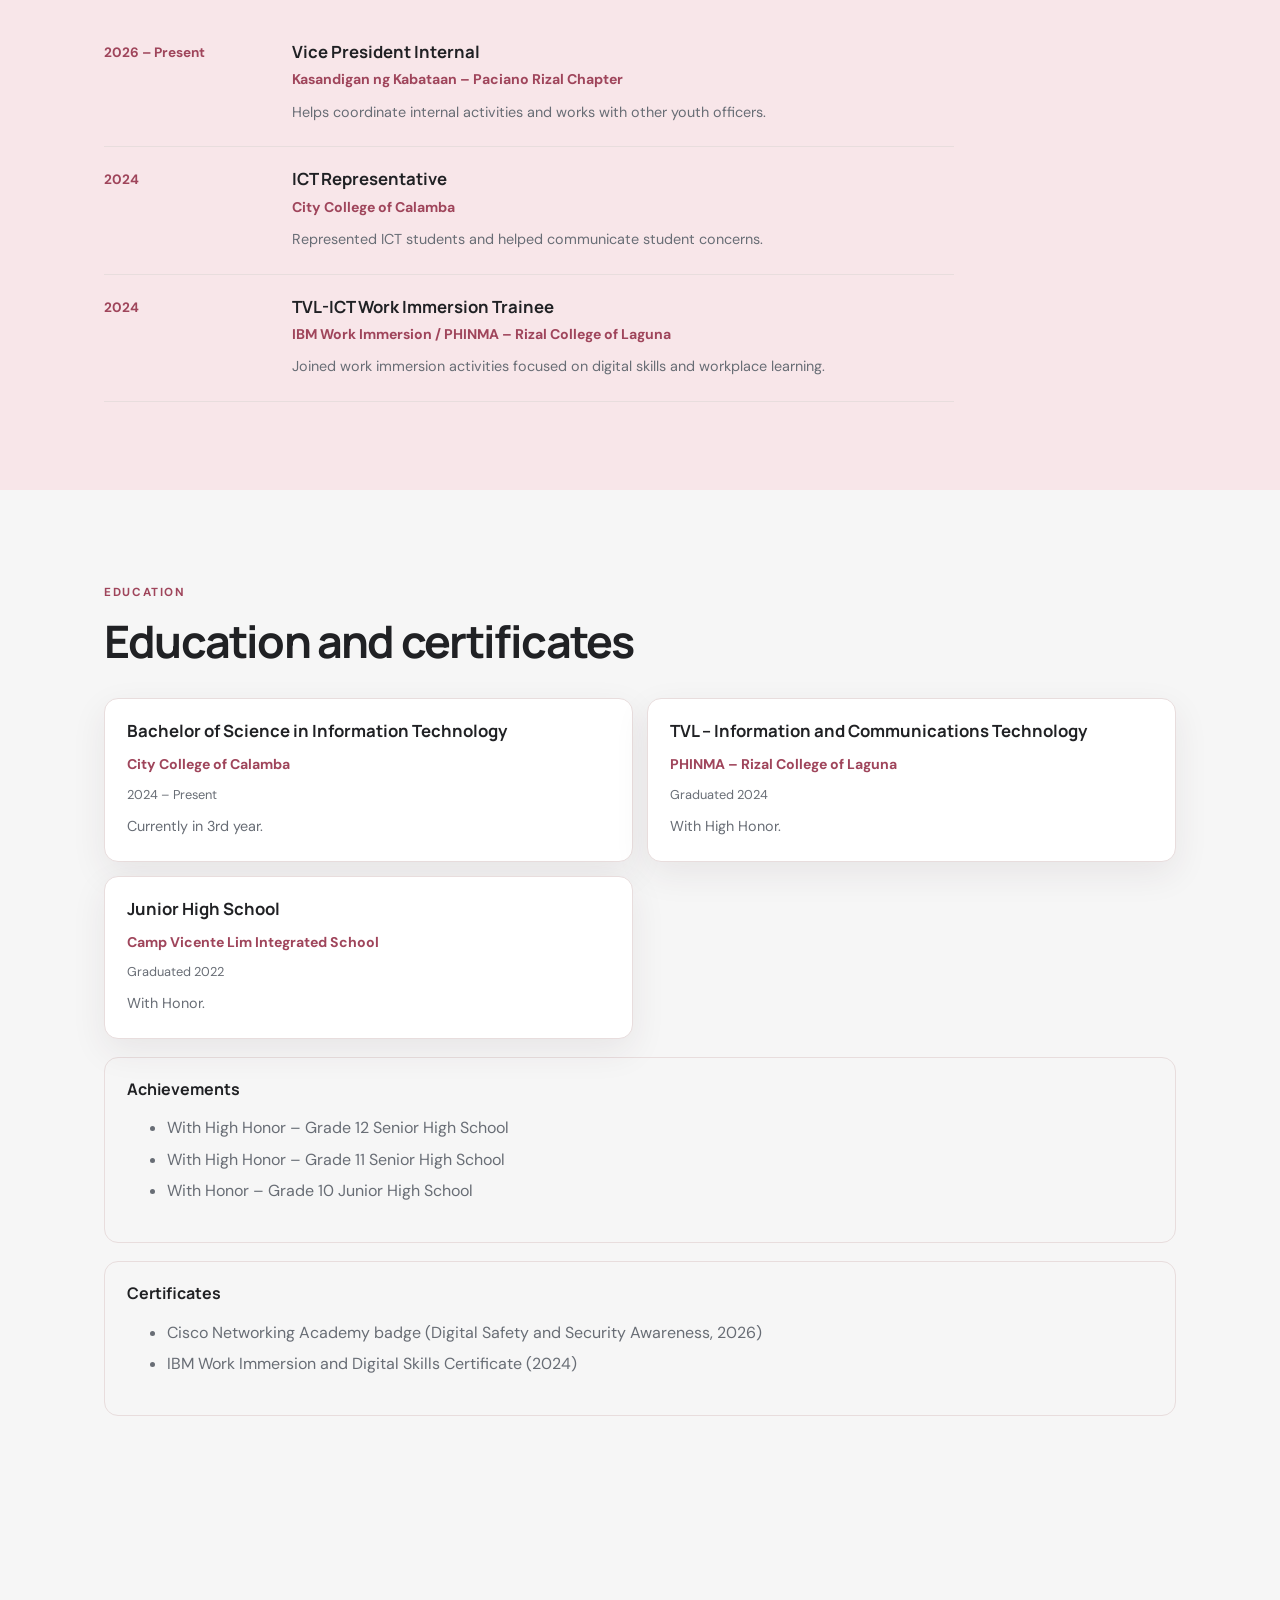
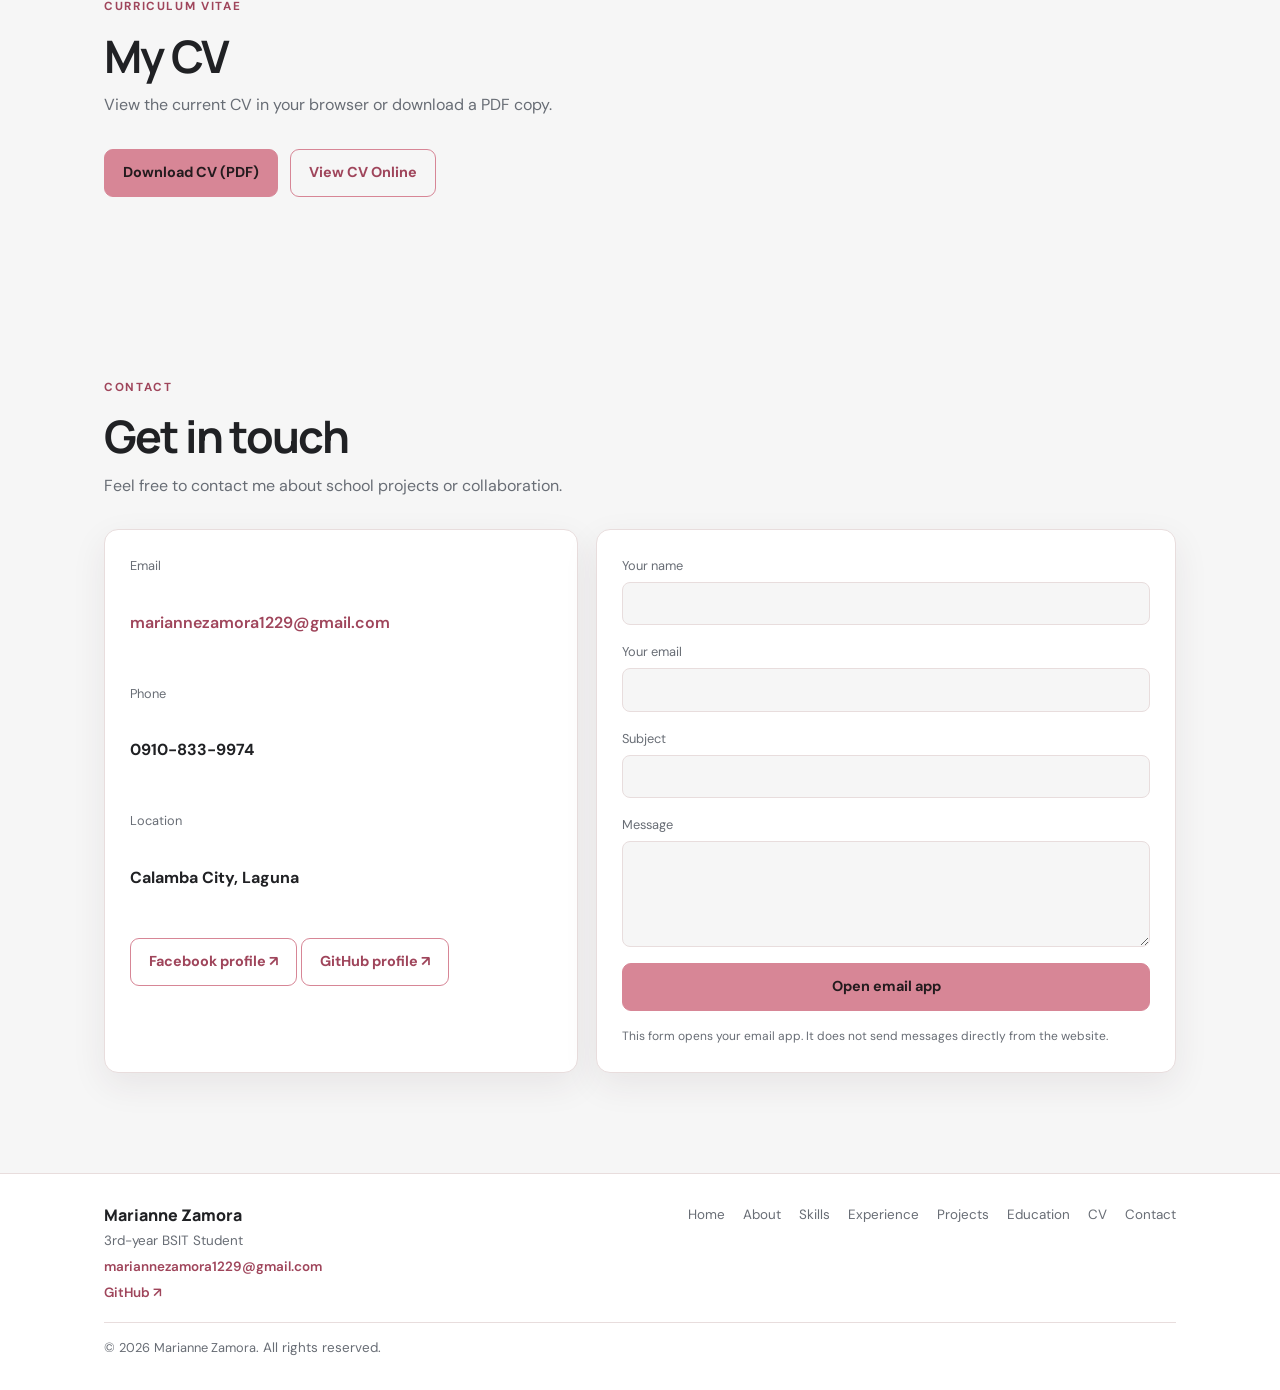
==== commit 8eaa500a: "Remove portfolio analytics and visitor counter" ====
--- a/index.html
+++ b/index.html
@@ -25,7 +25,7 @@
     <button class="menu-button" id="menuButton" type="button" aria-label="Open navigation menu" aria-expanded="false" aria-controls="navLinks">☰</button>
     <nav id="navLinks" aria-label="Main navigation">
       <a href="#home">Home</a><a href="#about">About</a><a href="#skills">Skills</a><a href="#projects">Projects</a><a href="#graphic-design">Graphics</a>
-      <a href="#experience">Experience</a><a href="#education">Education</a><a href="#cv">CV</a><a href="#contact">Contact</a><a href="#analytics">Analytics</a>
+      <a href="#experience">Experience</a><a href="#education">Education</a><a href="#cv">CV</a><a href="#contact">Contact</a>
     </nav>
     <button class="theme-button" id="themeButton" type="button" aria-label="Toggle dark or light theme" title="Toggle theme">◐</button>
   </div>
@@ -112,13 +112,6 @@
   </div>
 </section>
 
-<section class="section analytics-section" id="analytics" aria-labelledby="analyticsTitle">
-  <div class="section-heading"><span class="eyebrow">WEBSITE ACTIVITY</span><h2 id="analyticsTitle">Portfolio Analytics</h2><p>A live overview of visits to this portfolio website.</p></div>
-  <div class="analytics-card">
-    <div class="analytics-copy"><span class="analytics-label">TOTAL VISITS</span><p>Number of visits recorded across the portfolio website.</p><small>Statistics are provided by GoatCounter and may take a little time to update.</small></div>
-    <div class="analytics-number" id="visitorCounter" aria-live="polite"><span class="analytics-loading">Loading visit count…</span></div>
-  </div>
-</section>
 </main>
 
 <footer class="site-footer">
@@ -131,54 +124,13 @@
   <nav class="footer-nav" aria-label="Footer navigation">
     <a href="#home">Home</a><a href="#about">About</a><a href="#skills">Skills</a>
     <a href="#experience">Experience</a><a href="#projects">Projects</a>
-    <a href="#education">Education</a><a href="#cv">CV</a><a href="#contact">Contact</a><a href="#analytics">Analytics</a>
+    <a href="#education">Education</a><a href="#cv">CV</a><a href="#contact">Contact</a>
   </nav>
   <p class="footer-copyright">© <span id="copyrightYear"></span> <span id="copyrightName">Marianne Zamora</span>. All rights reserved.</p>
 </footer>
 <dialog id="projectModal"><div id="modalContent"></div></dialog>
 <dialog id="galleryViewer" class="gallery-viewer"><button class="close" id="closeGallery" aria-label="Close">×</button><h2 id="galleryTitle"></h2><img id="galleryImage" src="" alt=""></dialog>
 
-<script data-goatcounter="https://marianne-zamora.goatcounter.com/count" async src="https://gc.zgo.at/count.js"></script>
-<script>
-  (function loadPortfolioVisitCount() {
-    const counter = document.getElementById("visitorCounter");
-    const counterUrl = "https://portfolio-counter.mariannezamora20.workers.devs";
-
-    async function updateVisitCount() {
-      if (!counter) return;
-
-      try {
-        const response = await fetch(counterUrl, {
-          method: "GET",
-          mode: "cors",
-          cache: "no-store",
-          headers: { "Accept": "application/json" }
-        });
-
-        if (!response.ok) {
-          throw new Error("Counter request failed: " + response.status);
-        }
-
-        const data = await response.json();
-        const total = Number.parseInt(data.count, 10);
-
-        if (!Number.isFinite(total)) {
-          throw new Error("GoatCounter returned an invalid count.");
-        }
-
-        counter.textContent = total.toLocaleString();
-        counter.setAttribute("aria-label", total + " total portfolio visits");
-      } catch (error) {
-        console.error("Unable to load the GoatCounter total:", error);
-        counter.textContent = "Count temporarily unavailable";
-        counter.setAttribute("aria-label", "Visitor count temporarily unavailable");
-      }
-    }
-
-    updateVisitCount();
-    window.setInterval(updateVisitCount, 60000);
-  })();
-</script>
 <script src="js_config.js"></script>
 <script src="script.js"></script>
 </body>
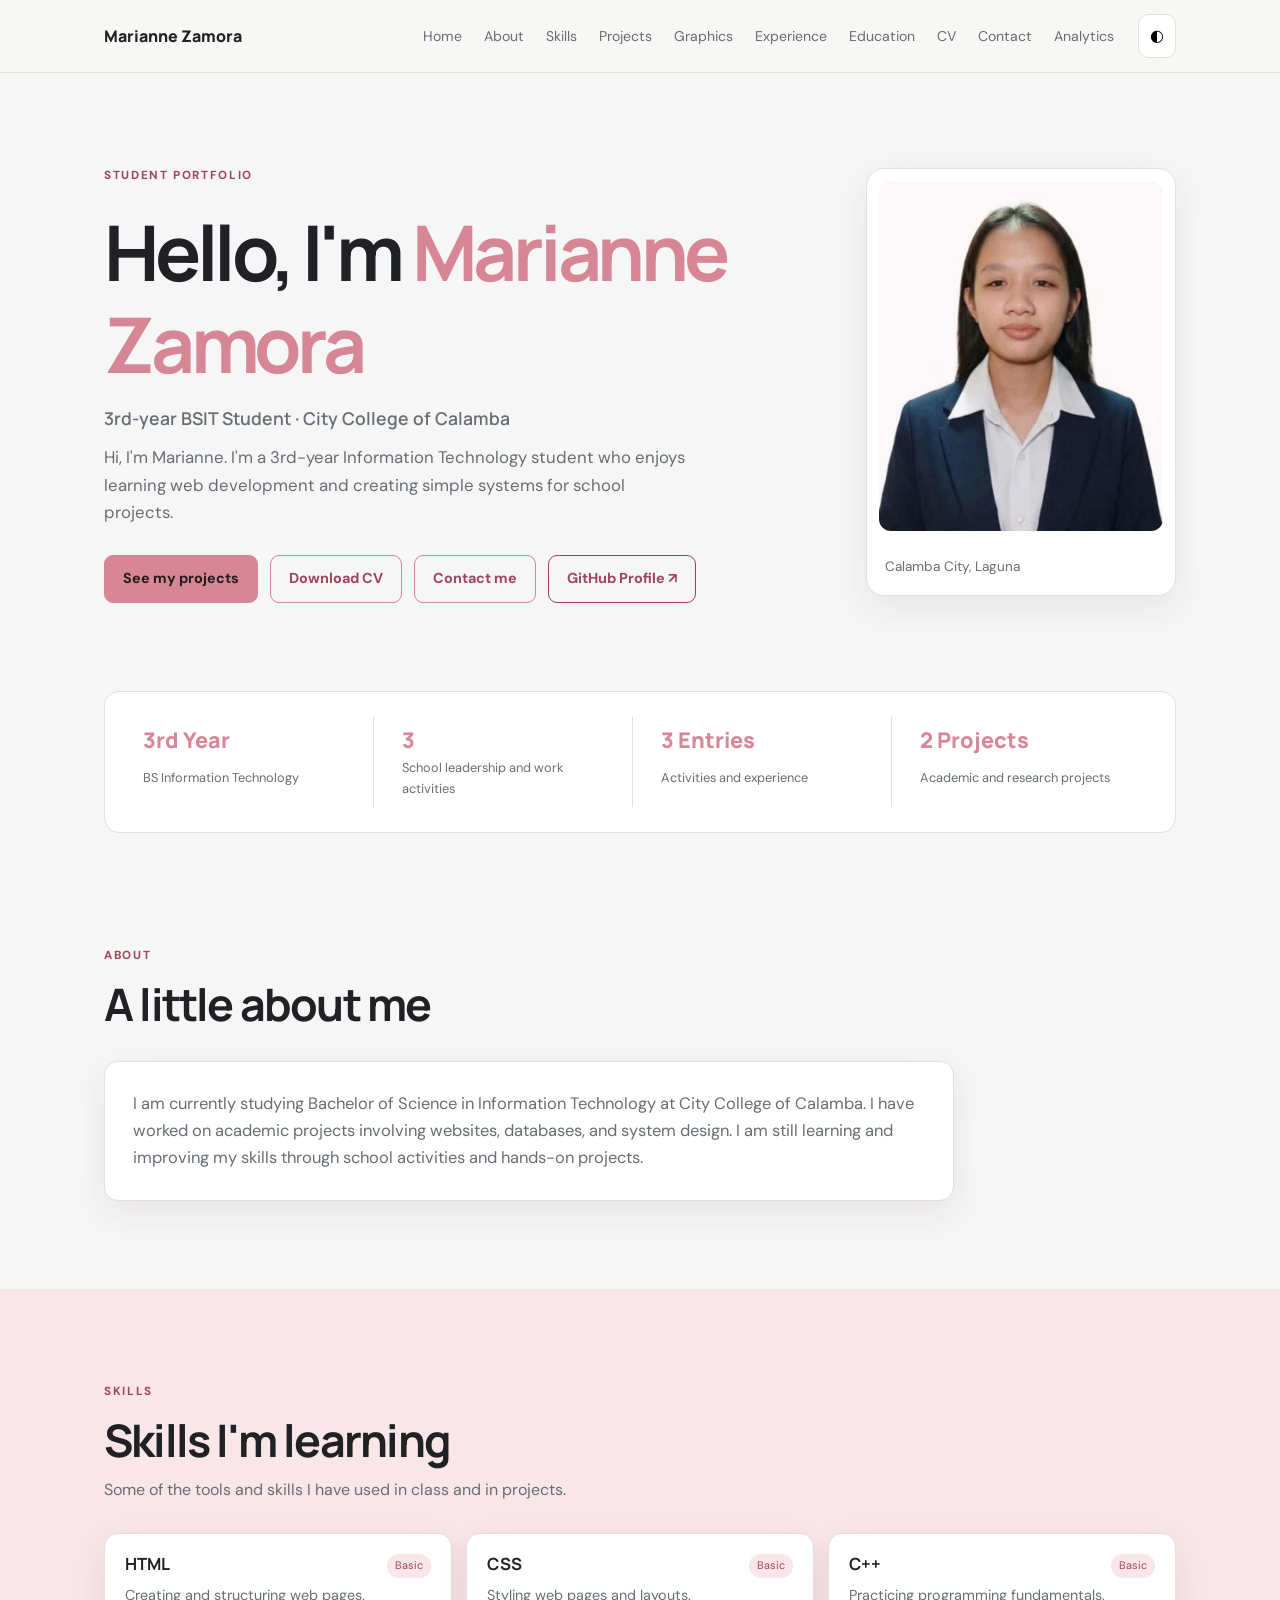
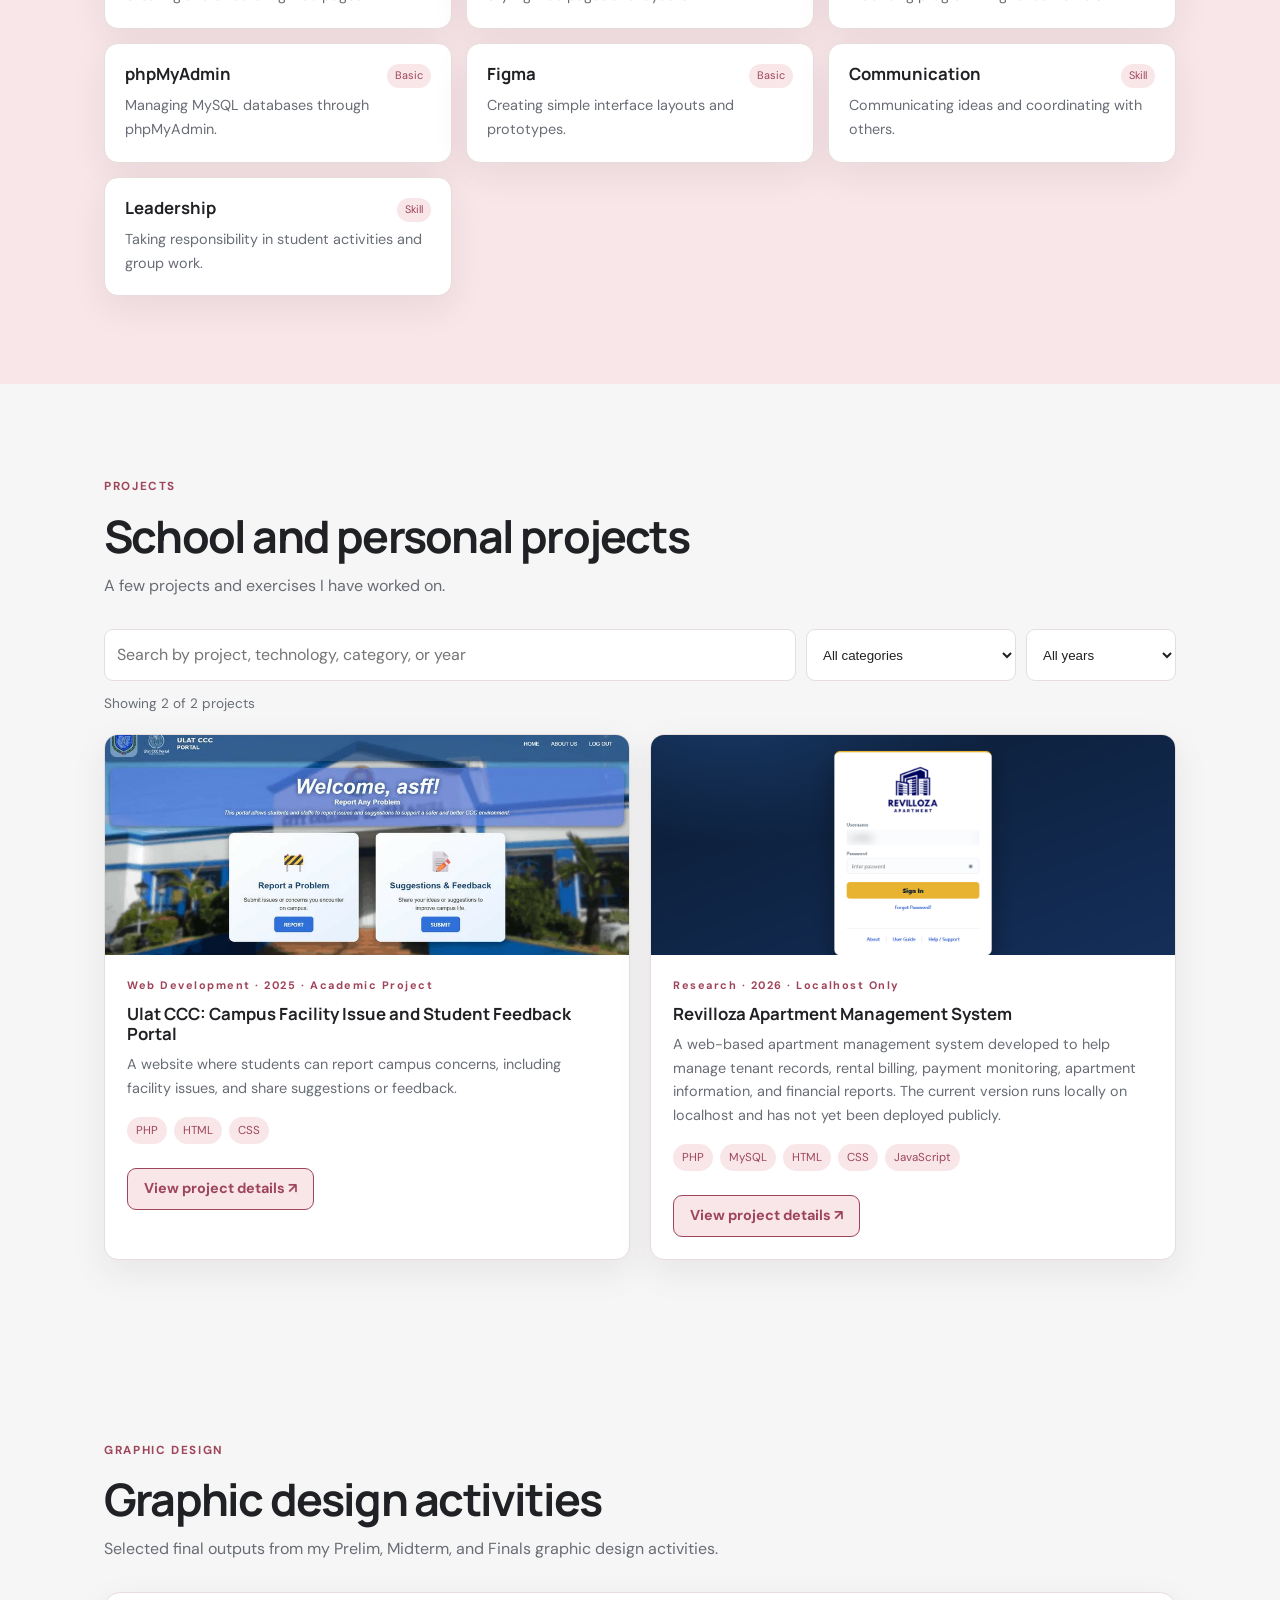
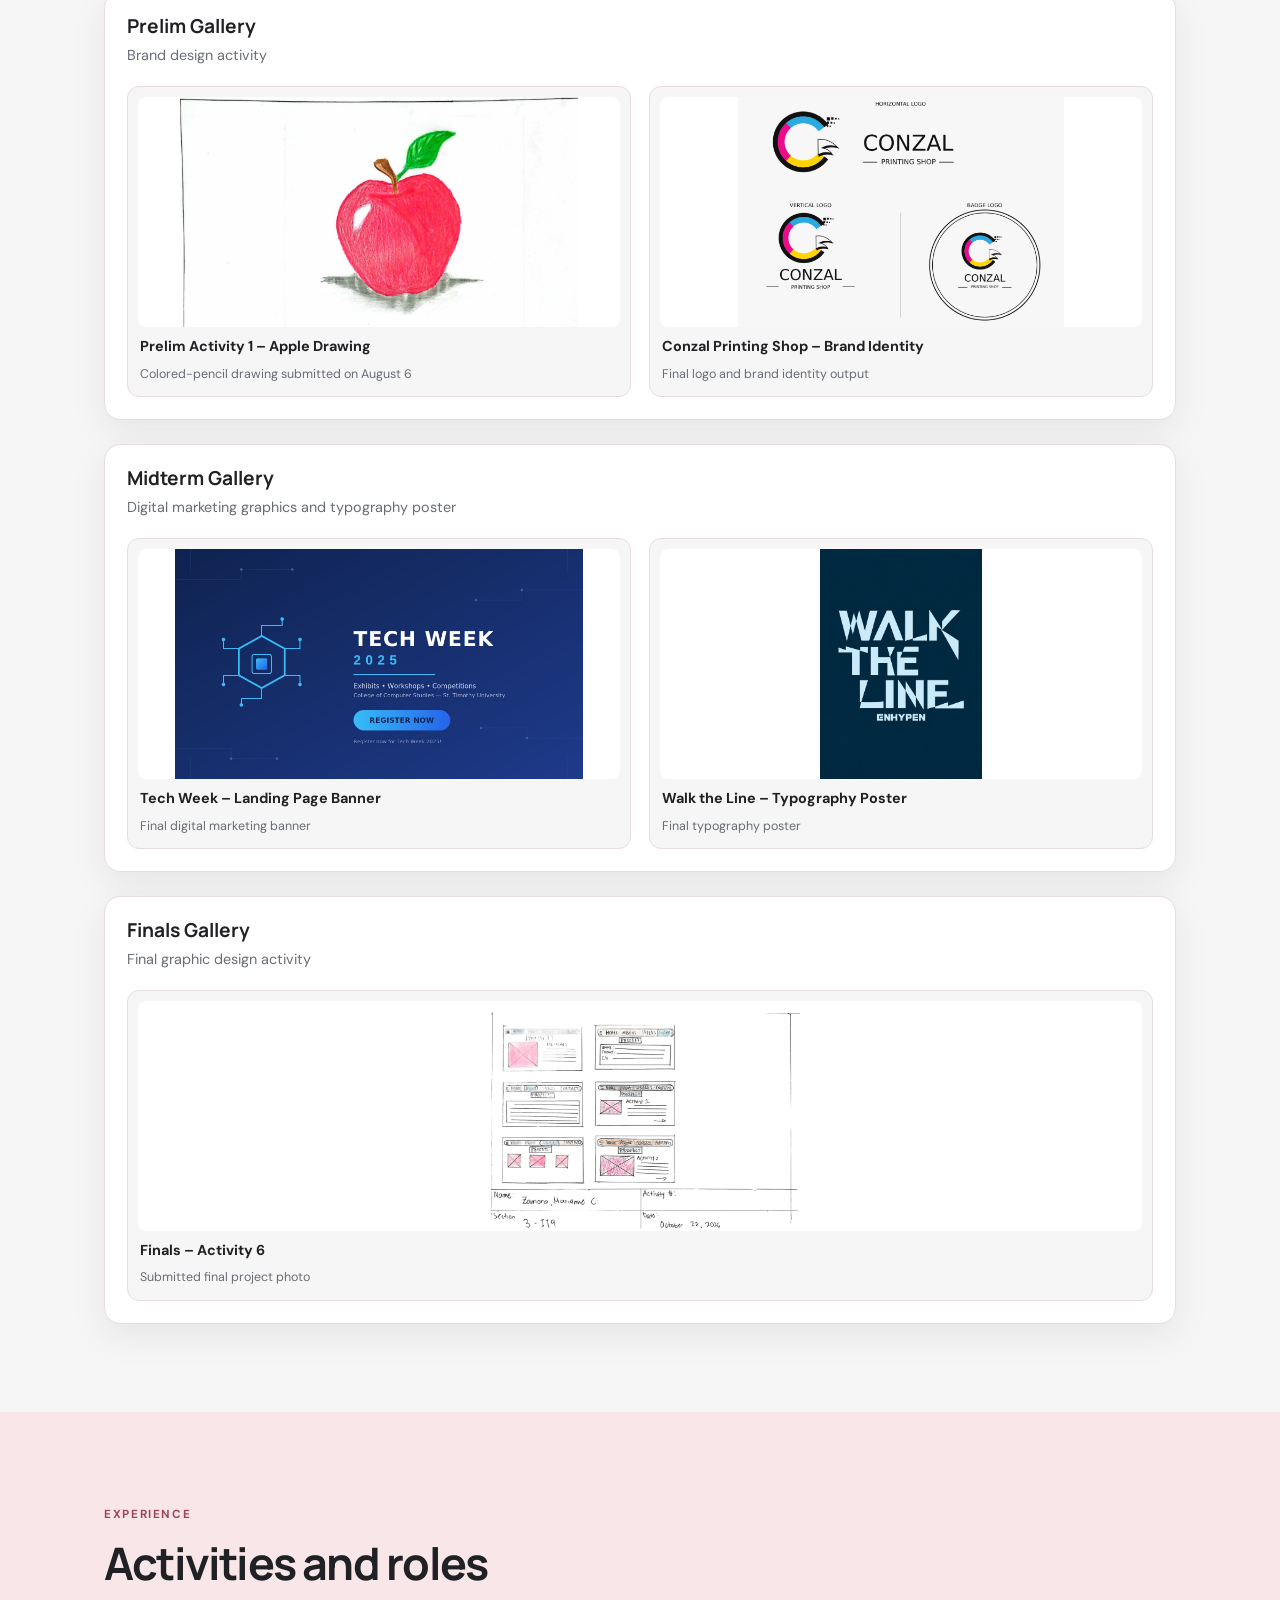
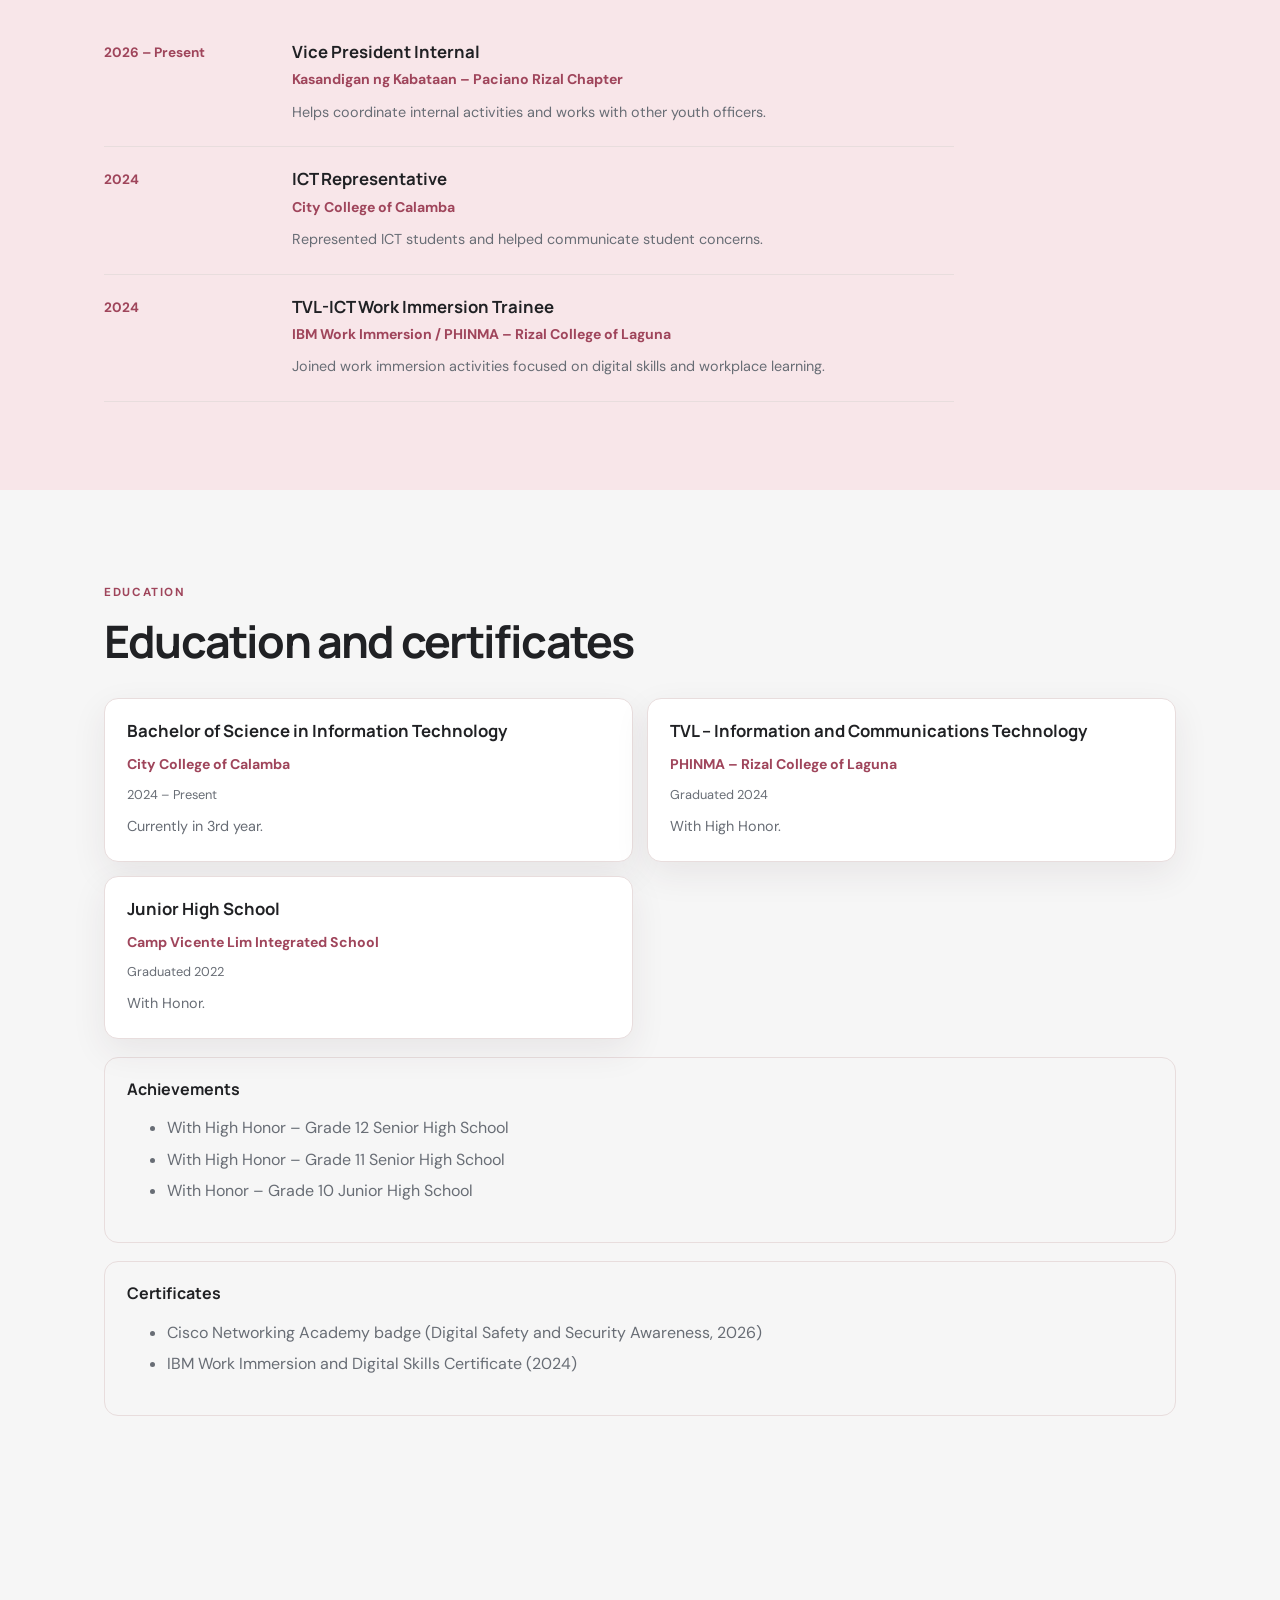
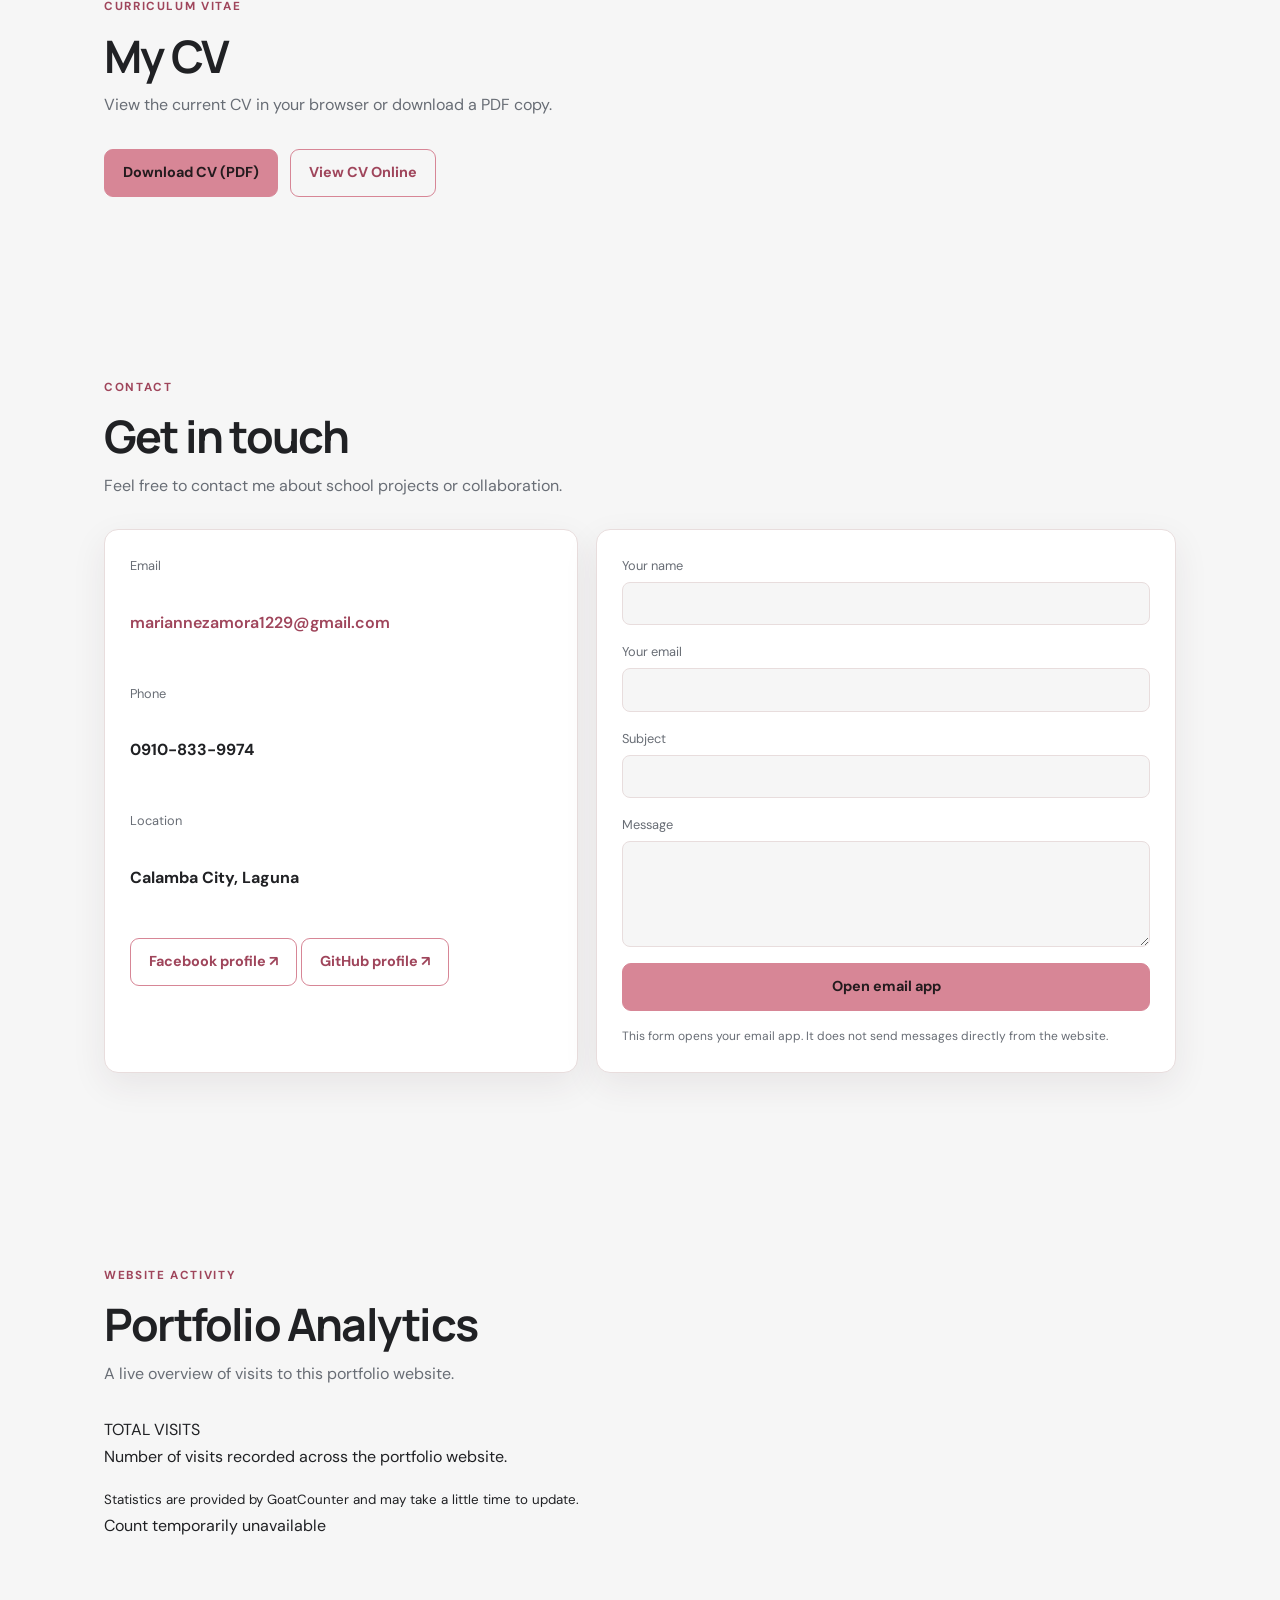
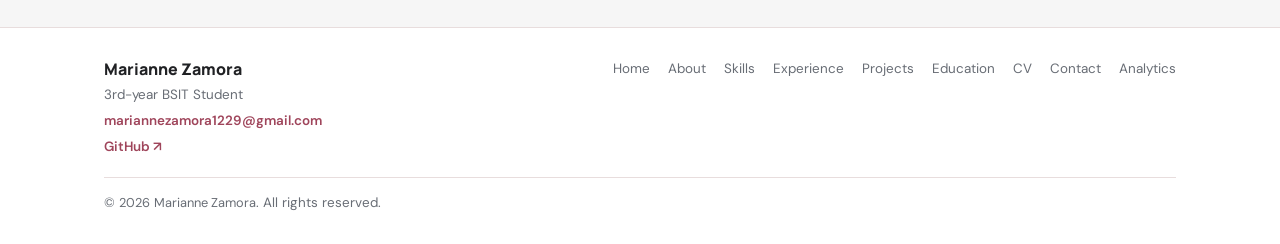
==== commit 3ee0e226: "Add files via upload" ====
--- a/index.html
+++ b/index.html
@@ -25,7 +25,7 @@
     <button class="menu-button" id="menuButton" type="button" aria-label="Open navigation menu" aria-expanded="false" aria-controls="navLinks">☰</button>
     <nav id="navLinks" aria-label="Main navigation">
       <a href="#home">Home</a><a href="#about">About</a><a href="#skills">Skills</a><a href="#projects">Projects</a><a href="#graphic-design">Graphics</a>
-      <a href="#experience">Experience</a><a href="#education">Education</a><a href="#cv">CV</a><a href="#contact">Contact</a>
+      <a href="#experience">Experience</a><a href="#education">Education</a><a href="#cv">CV</a><a href="#contact">Contact</a><a href="#analytics">Analytics</a>
     </nav>
     <button class="theme-button" id="themeButton" type="button" aria-label="Toggle dark or light theme" title="Toggle theme">◐</button>
   </div>
@@ -112,6 +112,13 @@
   </div>
 </section>
 
+<section class="section analytics-section" id="analytics" aria-labelledby="analyticsTitle">
+  <div class="section-heading"><span class="eyebrow">WEBSITE ACTIVITY</span><h2 id="analyticsTitle">Portfolio Analytics</h2><p>A live overview of visits to this portfolio website.</p></div>
+  <div class="analytics-card">
+    <div class="analytics-copy"><span class="analytics-label">TOTAL VISITS</span><p>Number of visits recorded across the portfolio website.</p><small>Statistics are provided by GoatCounter and may take a little time to update.</small></div>
+    <div class="analytics-number" id="visitorCounter" aria-live="polite"><span class="analytics-loading">Loading visit count…</span></div>
+  </div>
+</section>
 </main>
 
 <footer class="site-footer">
@@ -124,13 +131,54 @@
   <nav class="footer-nav" aria-label="Footer navigation">
     <a href="#home">Home</a><a href="#about">About</a><a href="#skills">Skills</a>
     <a href="#experience">Experience</a><a href="#projects">Projects</a>
-    <a href="#education">Education</a><a href="#cv">CV</a><a href="#contact">Contact</a>
+    <a href="#education">Education</a><a href="#cv">CV</a><a href="#contact">Contact</a><a href="#analytics">Analytics</a>
   </nav>
   <p class="footer-copyright">© <span id="copyrightYear"></span> <span id="copyrightName">Marianne Zamora</span>. All rights reserved.</p>
 </footer>
 <dialog id="projectModal"><div id="modalContent"></div></dialog>
 <dialog id="galleryViewer" class="gallery-viewer"><button class="close" id="closeGallery" aria-label="Close">×</button><h2 id="galleryTitle"></h2><img id="galleryImage" src="" alt=""></dialog>
 
+<script data-goatcounter="https://marianne-zamora.goatcounter.com/count" async src="https://gc.zgo.at/count.js"></script>
+<script>
+  (function loadPortfolioVisitCount() {
+    const counter = document.getElementById("visitorCounter");
+    const counterUrl = "https://marianne-zamora.goatcounter.com/counter/TOTAL.json";
+
+    async function updateVisitCount() {
+      if (!counter) return;
+
+      try {
+        const response = await fetch(counterUrl, {
+          method: "GET",
+          mode: "cors",
+          cache: "no-store",
+          headers: { "Accept": "application/json" }
+        });
+
+        if (!response.ok) {
+          throw new Error("Counter request failed: " + response.status);
+        }
+
+        const data = await response.json();
+        const total = Number.parseInt(data.count, 10);
+
+        if (!Number.isFinite(total)) {
+          throw new Error("GoatCounter returned an invalid count.");
+        }
+
+        counter.textContent = total.toLocaleString();
+        counter.setAttribute("aria-label", total + " total portfolio visits");
+      } catch (error) {
+        console.error("Unable to load the GoatCounter total:", error);
+        counter.textContent = "Count temporarily unavailable";
+        counter.setAttribute("aria-label", "Visitor count temporarily unavailable");
+      }
+    }
+
+    updateVisitCount();
+    window.setInterval(updateVisitCount, 60000);
+  })();
+</script>
 <script src="js_config.js"></script>
 <script src="script.js"></script>
 </body>
--- a/style.css
+++ b/style.css
@@ -291,18 +291,3 @@
 .dark .github-hero-link { color: var(--accent-ink); border-color: var(--accent); }
 
 
-/* Added portfolio analytics section; existing site styles remain unchanged. */
-.analytics-section { padding-top: 64px; padding-bottom: 76px; }
-.analytics-card {
-  display: flex; align-items: center; justify-content: space-between; gap: 28px;
-  padding: 28px 30px; background: var(--surface); border: 1px solid var(--line);
-  border-radius: 16px; box-shadow: var(--shadow);
-}
-.analytics-copy { max-width: 620px; }
-.analytics-label { display: inline-block; color: var(--accent-ink); font-size: .76rem; font-weight: 800; letter-spacing: .14em; }
-.analytics-copy p { margin: 8px 0 5px; color: var(--text); font-weight: 600; }
-.analytics-copy small { color: var(--muted); font-size: .82rem; }
-.analytics-number { min-width: 150px; min-height: 74px; display: flex; align-items: center; justify-content: center; padding: 12px 18px; border: 1px solid var(--line); border-radius: 12px; background: var(--soft); color: var(--accent-ink); font: 800 2rem Manrope, sans-serif; text-align: center; }
-.analytics-number div { margin: 0 !important; padding: 0 !important; border: 0 !important; background: transparent !important; color: inherit !important; font: inherit !important; }
-.analytics-loading { color: var(--muted); font: 600 .9rem 'DM Sans', sans-serif; }
-@media(max-width:560px) { .analytics-card { align-items: stretch; flex-direction: column; padding: 22px; } .analytics-number { min-height: 68px; } }
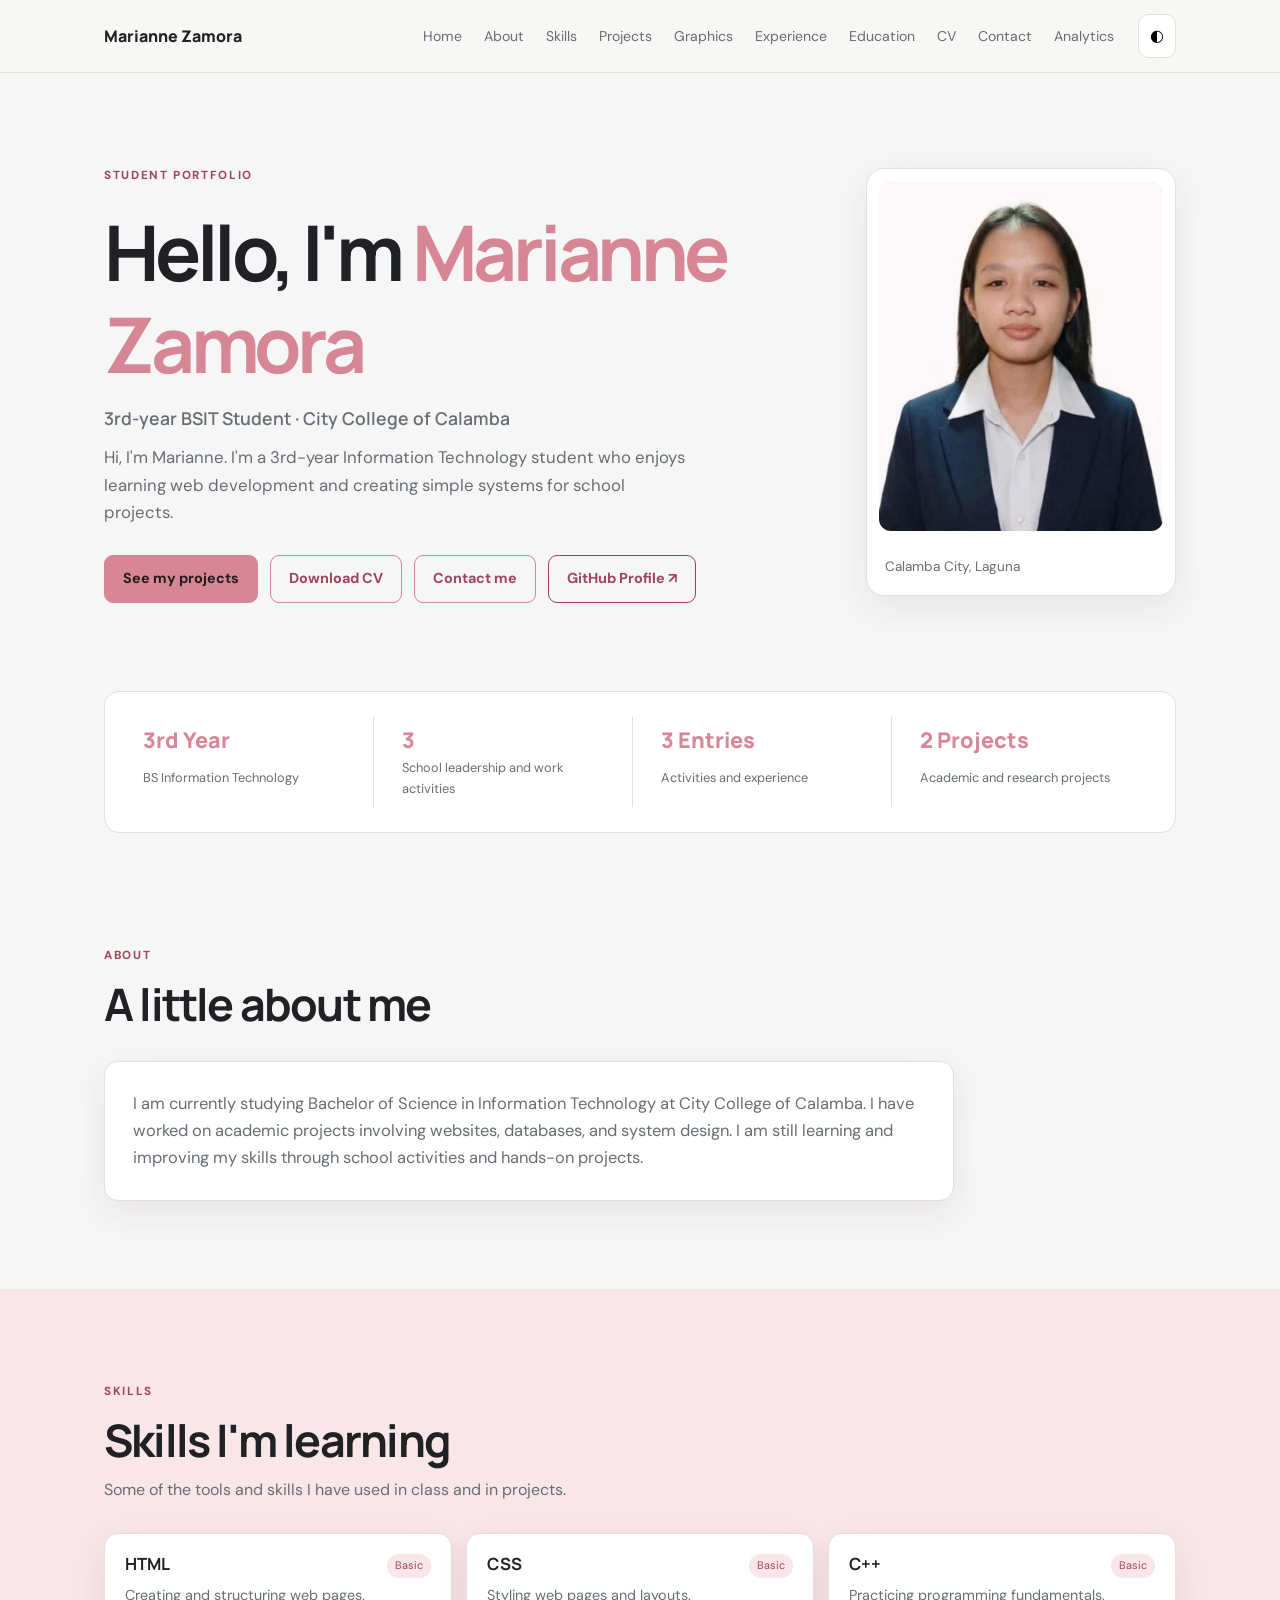
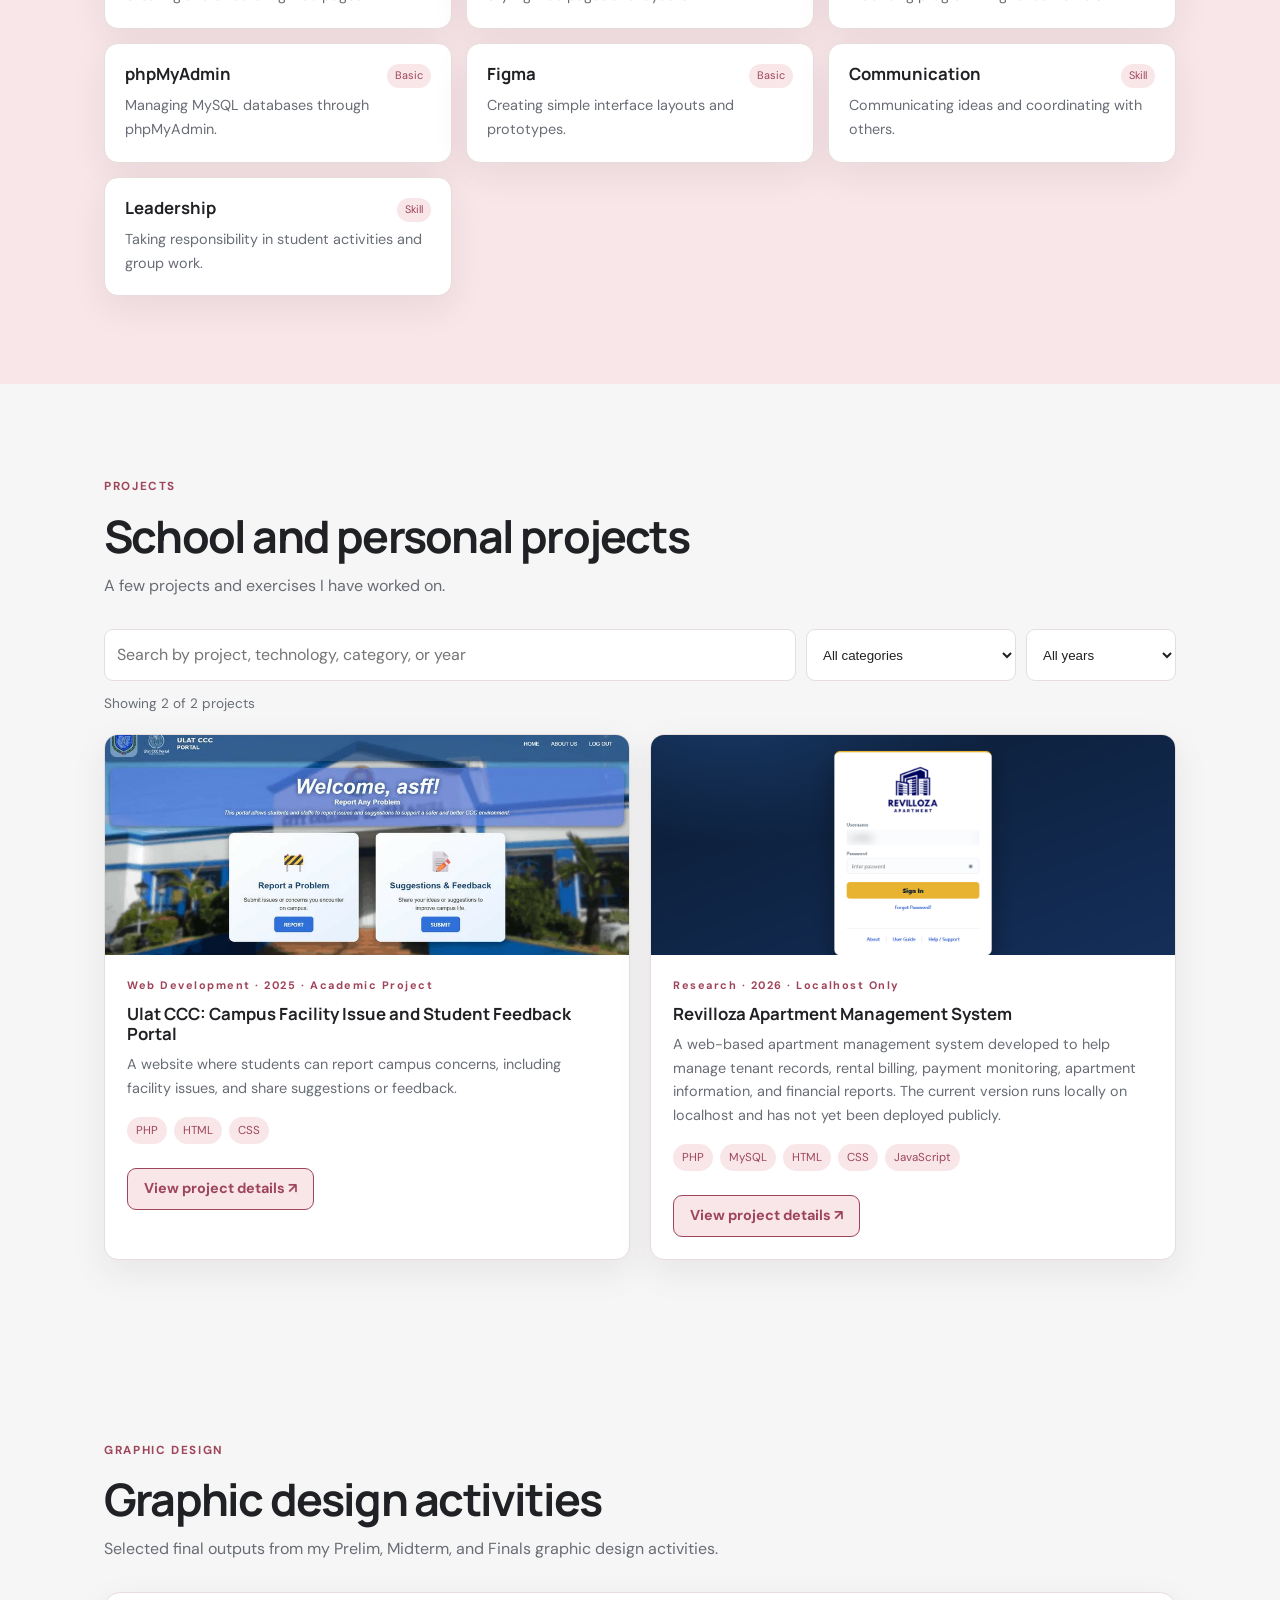
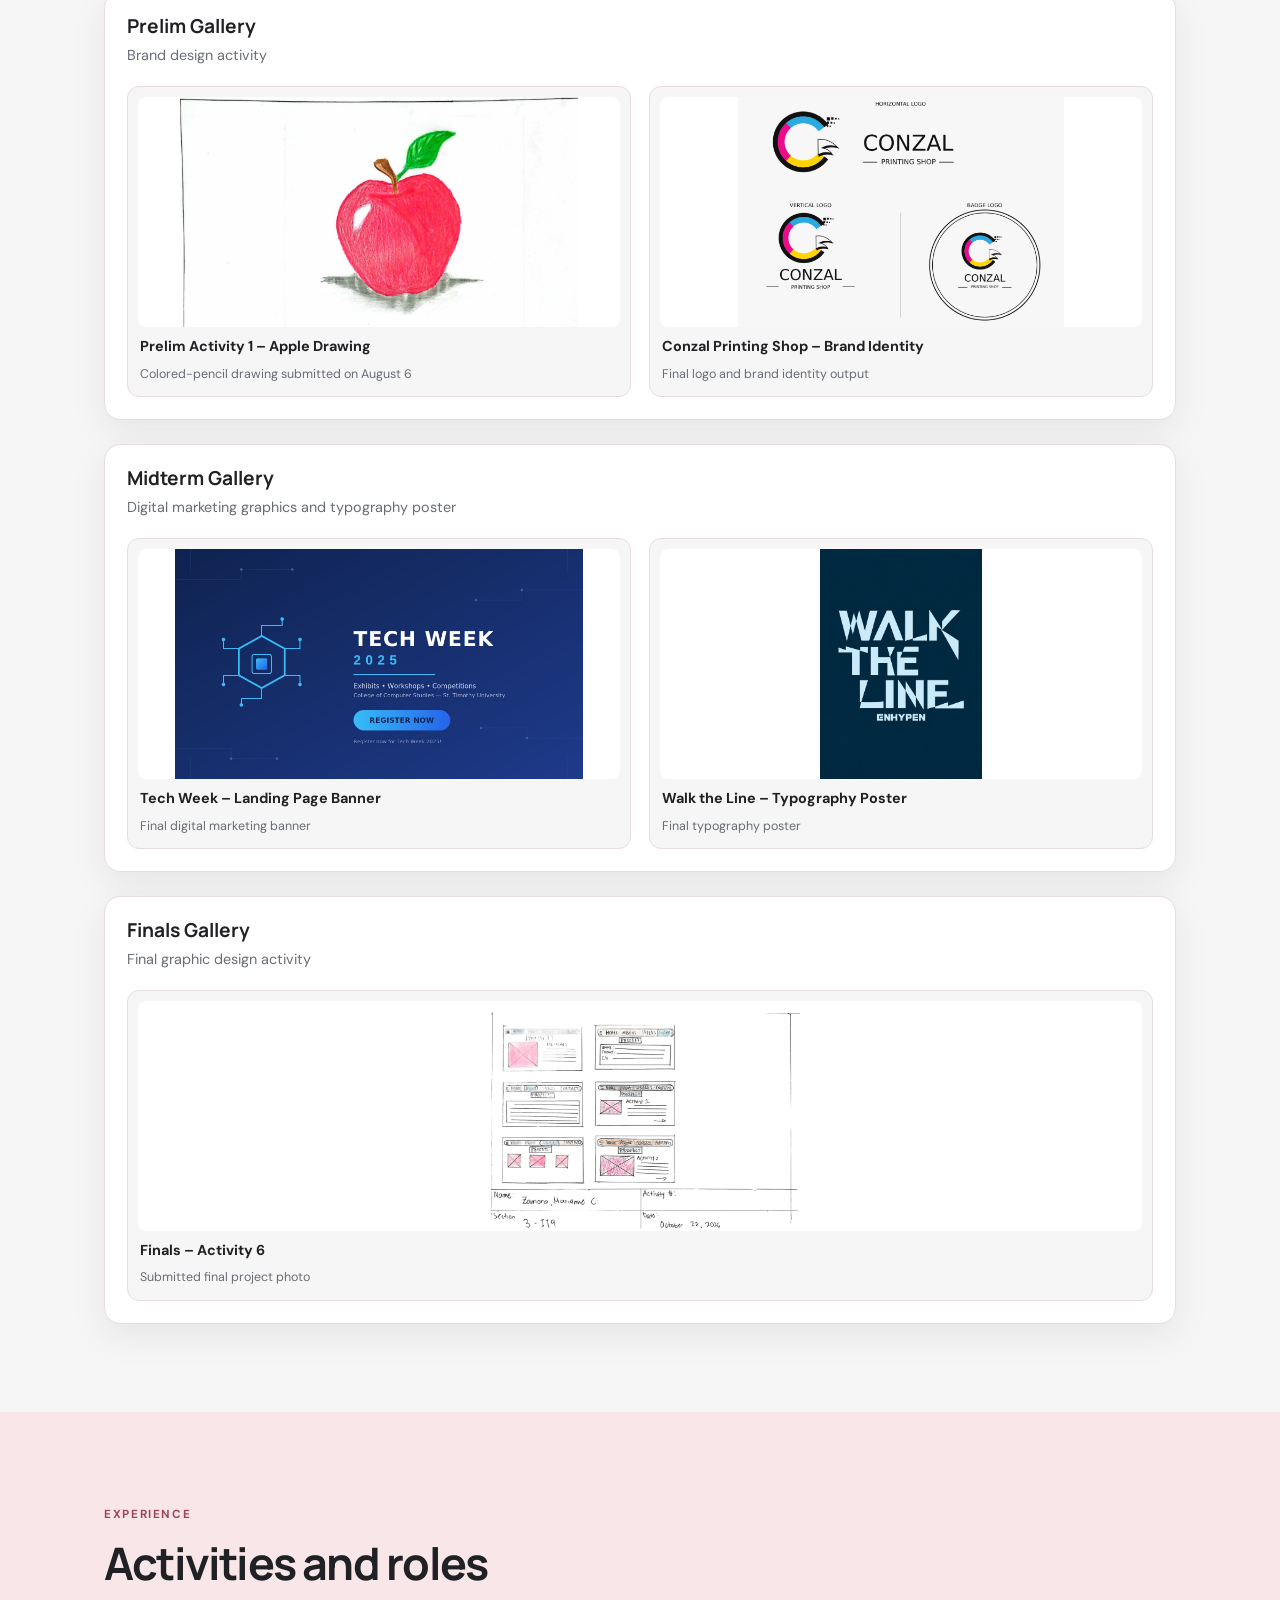
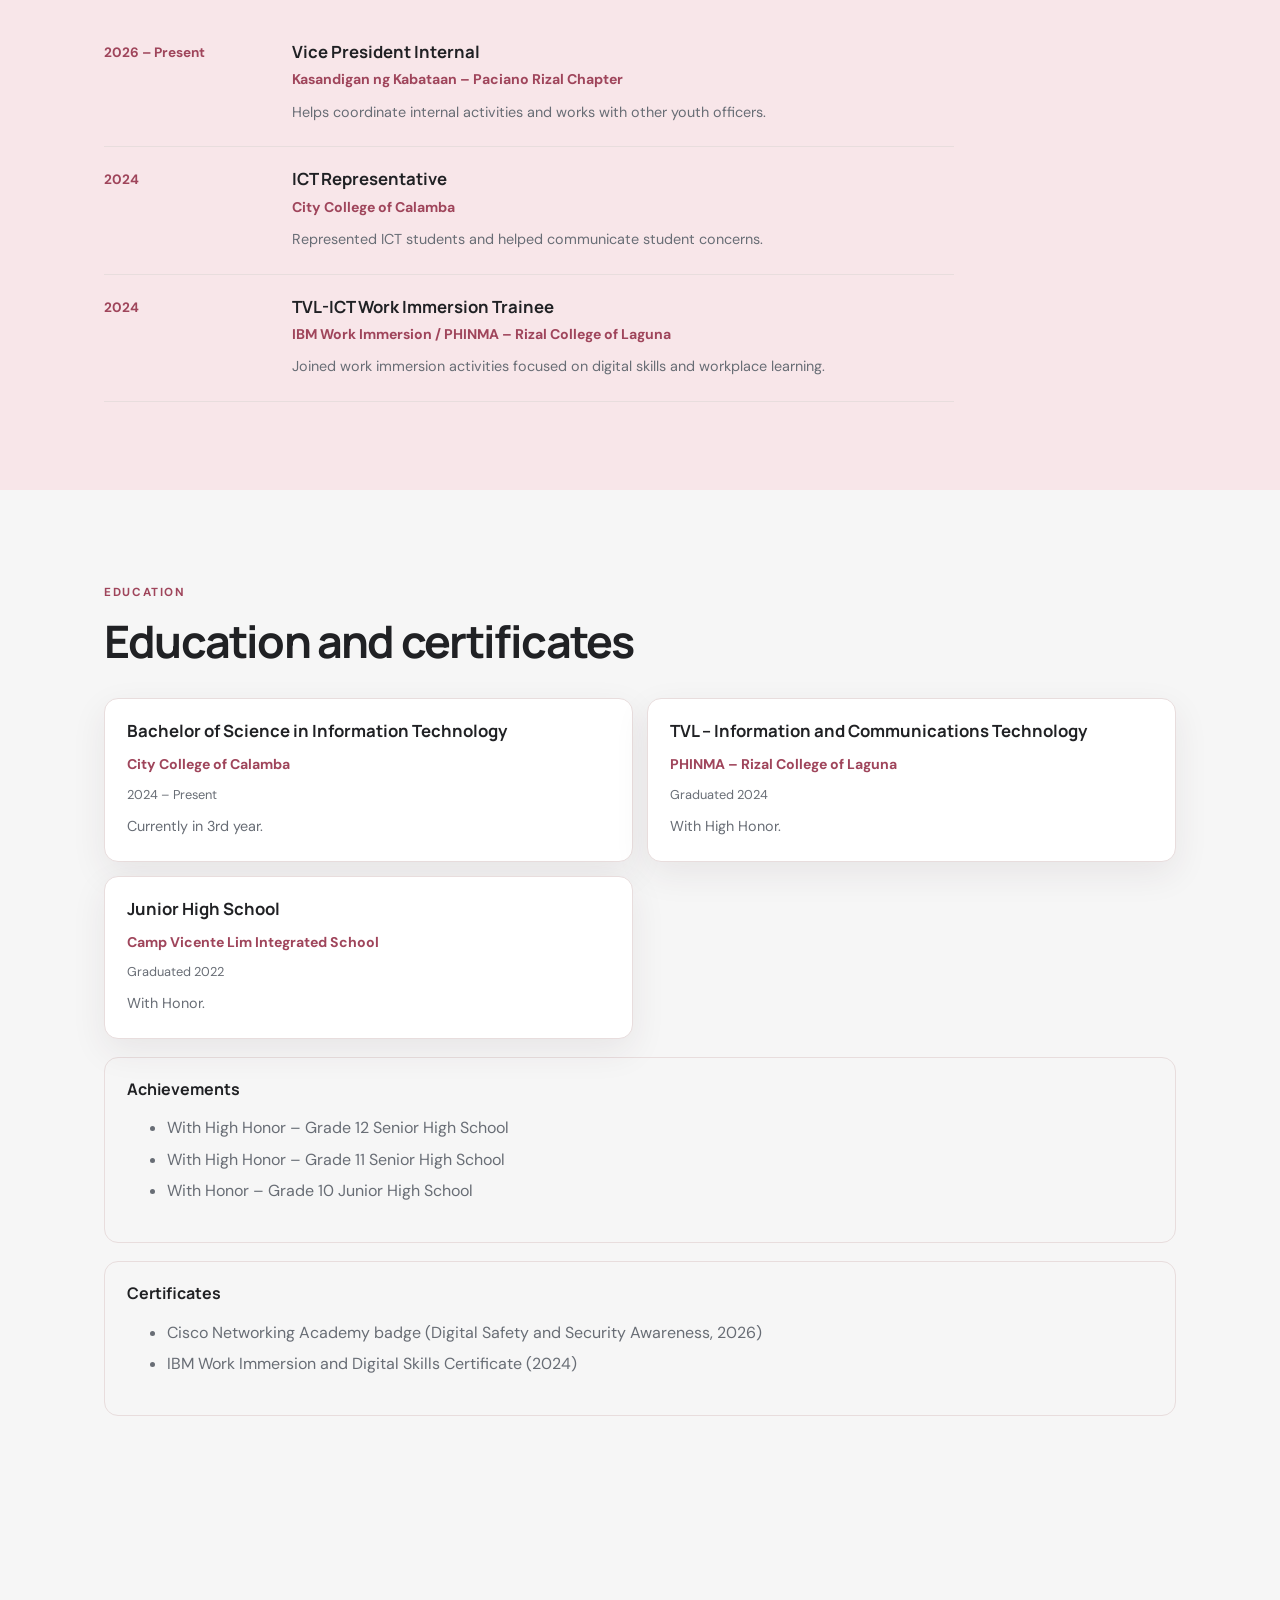
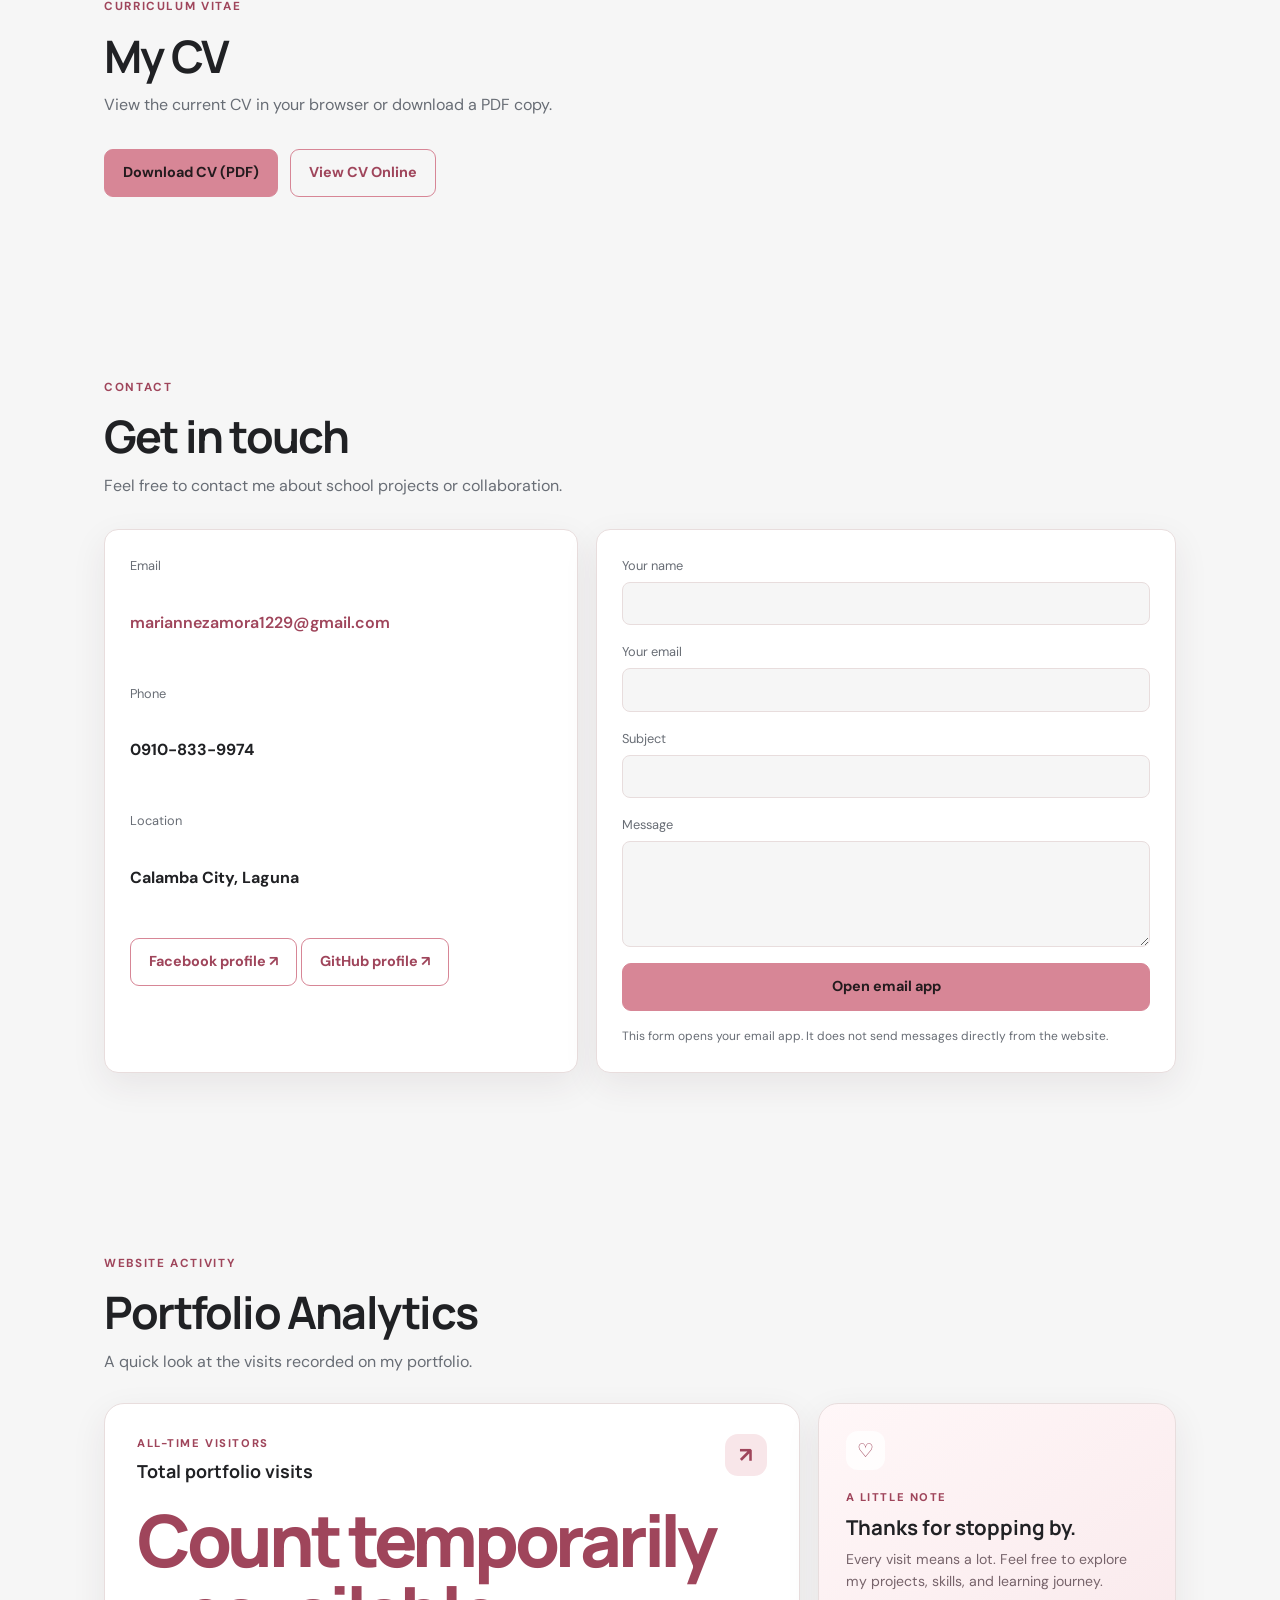
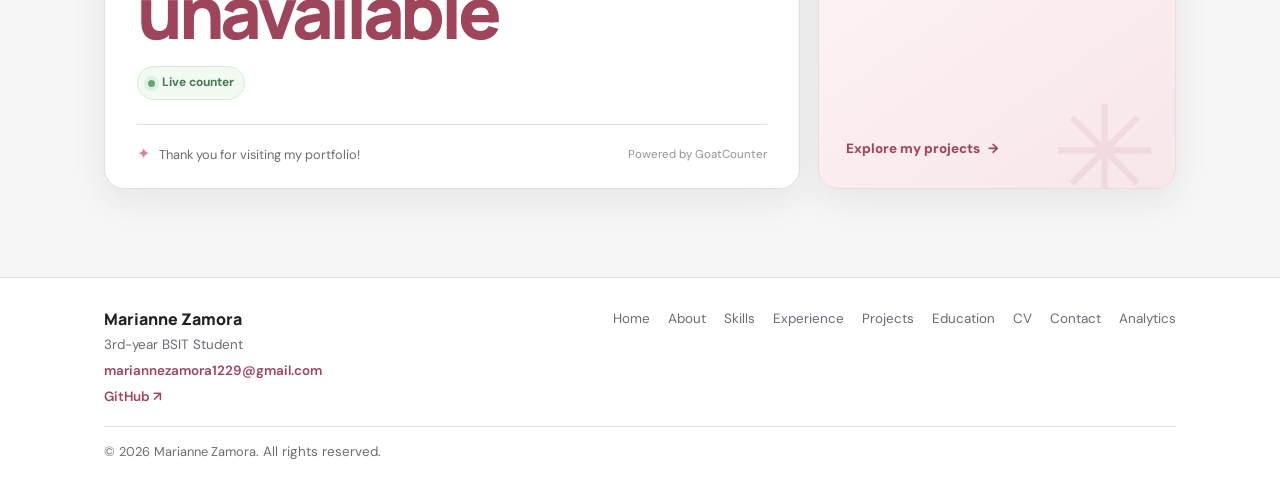
==== commit b4371cff: "Add files via upload" ====
--- a/index.html
+++ b/index.html
@@ -113,10 +113,42 @@
 </section>
 
 <section class="section analytics-section" id="analytics" aria-labelledby="analyticsTitle">
-  <div class="section-heading"><span class="eyebrow">WEBSITE ACTIVITY</span><h2 id="analyticsTitle">Portfolio Analytics</h2><p>A live overview of visits to this portfolio website.</p></div>
-  <div class="analytics-card">
-    <div class="analytics-copy"><span class="analytics-label">TOTAL VISITS</span><p>Number of visits recorded across the portfolio website.</p><small>Statistics are provided by GoatCounter and may take a little time to update.</small></div>
-    <div class="analytics-number" id="visitorCounter" aria-live="polite"><span class="analytics-loading">Loading visit count…</span></div>
+  <div class="section-heading analytics-heading">
+    <span class="eyebrow">WEBSITE ACTIVITY</span>
+    <h2 id="analyticsTitle">Portfolio Analytics</h2>
+    <p>A quick look at the visits recorded on my portfolio.</p>
+  </div>
+
+  <div class="analytics-dashboard">
+    <article class="analytics-main-card">
+      <div class="analytics-card-top">
+        <div>
+          <span class="analytics-kicker">ALL-TIME VISITORS</span>
+          <h3>Total portfolio visits</h3>
+        </div>
+        <span class="analytics-icon" aria-hidden="true">↗</span>
+      </div>
+      <div class="analytics-value-row">
+        <strong class="analytics-number" id="visitorCounter" aria-live="polite">
+          <span class="analytics-loading">Loading…</span>
+        </strong>
+        <span class="analytics-live"><span class="analytics-live-dot"></span> Live counter</span>
+      </div>
+      <div class="analytics-card-foot">
+        <span class="analytics-foot-icon" aria-hidden="true">✦</span>
+        <span>Thank you for visiting my portfolio!</span>
+        <span class="analytics-provider">Powered by GoatCounter</span>
+      </div>
+    </article>
+
+    <aside class="analytics-side-card">
+      <span class="analytics-side-icon" aria-hidden="true">♡</span>
+      <span class="analytics-kicker">A LITTLE NOTE</span>
+      <h3>Thanks for stopping by.</h3>
+      <p>Every visit means a lot. Feel free to explore my projects, skills, and learning journey.</p>
+      <a href="#projects" class="analytics-explore-link">Explore my projects <span aria-hidden="true">→</span></a>
+      <div class="analytics-decoration" aria-hidden="true">✳</div>
+    </aside>
   </div>
 </section>
 </main>
--- a/style.css
+++ b/style.css
@@ -291,3 +291,43 @@
 .dark .github-hero-link { color: var(--accent-ink); border-color: var(--accent); }
 
 
+
+
+/* Portfolio analytics dashboard */
+.analytics-section { padding-top: 76px; padding-bottom: 88px; }
+.analytics-heading { margin-bottom: 28px; }
+.analytics-dashboard { display: grid; grid-template-columns: minmax(0, 1.65fr) minmax(250px, .85fr); gap: 18px; }
+.analytics-main-card, .analytics-side-card {
+  position: relative; overflow: hidden; min-height: 250px; border: 1px solid var(--line);
+  border-radius: 20px; box-shadow: var(--shadow);
+}
+.analytics-main-card { padding: 30px 32px 20px; background: var(--surface); }
+.analytics-card-top { display: flex; align-items: flex-start; justify-content: space-between; gap: 16px; }
+.analytics-kicker { display: block; color: var(--accent-ink); font-size: .7rem; font-weight: 800; letter-spacing: .14em; }
+.analytics-card-top h3 { margin: 8px 0 0; font-size: 1.12rem; }
+.analytics-icon { display: grid; place-items: center; width: 42px; height: 42px; border-radius: 13px; color: var(--accent-ink); background: var(--soft); font-size: 1.3rem; font-weight: 800; }
+.analytics-value-row { display: flex; align-items: baseline; flex-wrap: wrap; gap: 18px; margin: 22px 0 24px; }
+.analytics-number { color: var(--accent-ink); font: 800 clamp(2.8rem, 7vw, 4.5rem)/1 Manrope, sans-serif; letter-spacing: -.06em; }
+.analytics-loading { color: var(--muted); font: 600 1rem 'DM Sans', sans-serif; letter-spacing: 0; }
+.analytics-live { display: inline-flex; align-items: center; gap: 7px; padding: 6px 10px; border: 1px solid #dcebdd; border-radius: 999px; color: #477a50; background: #f2faf2; font-size: .75rem; font-weight: 700; }
+.analytics-live-dot { width: 7px; height: 7px; border-radius: 50%; background: #65a875; box-shadow: 0 0 0 4px rgba(101,168,117,.13); }
+.analytics-card-foot { display: flex; align-items: center; gap: 9px; padding-top: 16px; border-top: 1px solid var(--line); color: var(--muted); font-size: .8rem; }
+.analytics-foot-icon { color: var(--accent); font-size: 1rem; }
+.analytics-provider { margin-left: auto; color: #92929a; font-size: .72rem; }
+.analytics-side-card { display: flex; flex-direction: column; align-items: flex-start; padding: 27px; background: linear-gradient(145deg, #fff7f8 0%, #F8E6E9 100%); }
+.analytics-side-icon { display: grid; place-items: center; width: 39px; height: 39px; margin-bottom: 18px; border-radius: 12px; color: var(--accent-ink); background: rgba(255,255,255,.8); font-size: 1.2rem; }
+.analytics-side-card h3 { max-width: 240px; margin: 8px 0; font-size: 1.28rem; }
+.analytics-side-card p { max-width: 290px; margin: 0 0 18px; color: #76636a; font-size: .88rem; line-height: 1.6; }
+.analytics-explore-link { display: inline-flex; align-items: center; gap: 8px; margin-top: auto; color: var(--accent-ink); font-size: .84rem; font-weight: 800; }
+.analytics-explore-link span { transition: transform .2s ease; }
+.analytics-explore-link:hover span { transform: translateX(4px); }
+.analytics-decoration { position: absolute; right: 17px; bottom: -30px; color: rgba(168,79,101,.09); font-size: 8rem; line-height: 1; pointer-events: none; }
+@media (max-width: 700px) {
+  .analytics-dashboard { grid-template-columns: 1fr; }
+  .analytics-main-card { padding: 25px 22px 18px; }
+  .analytics-side-card { min-height: 220px; }
+}
+@media (max-width: 420px) {
+  .analytics-value-row { align-items: flex-start; flex-direction: column; gap: 12px; }
+  .analytics-provider { font-size: .66rem; }
+}
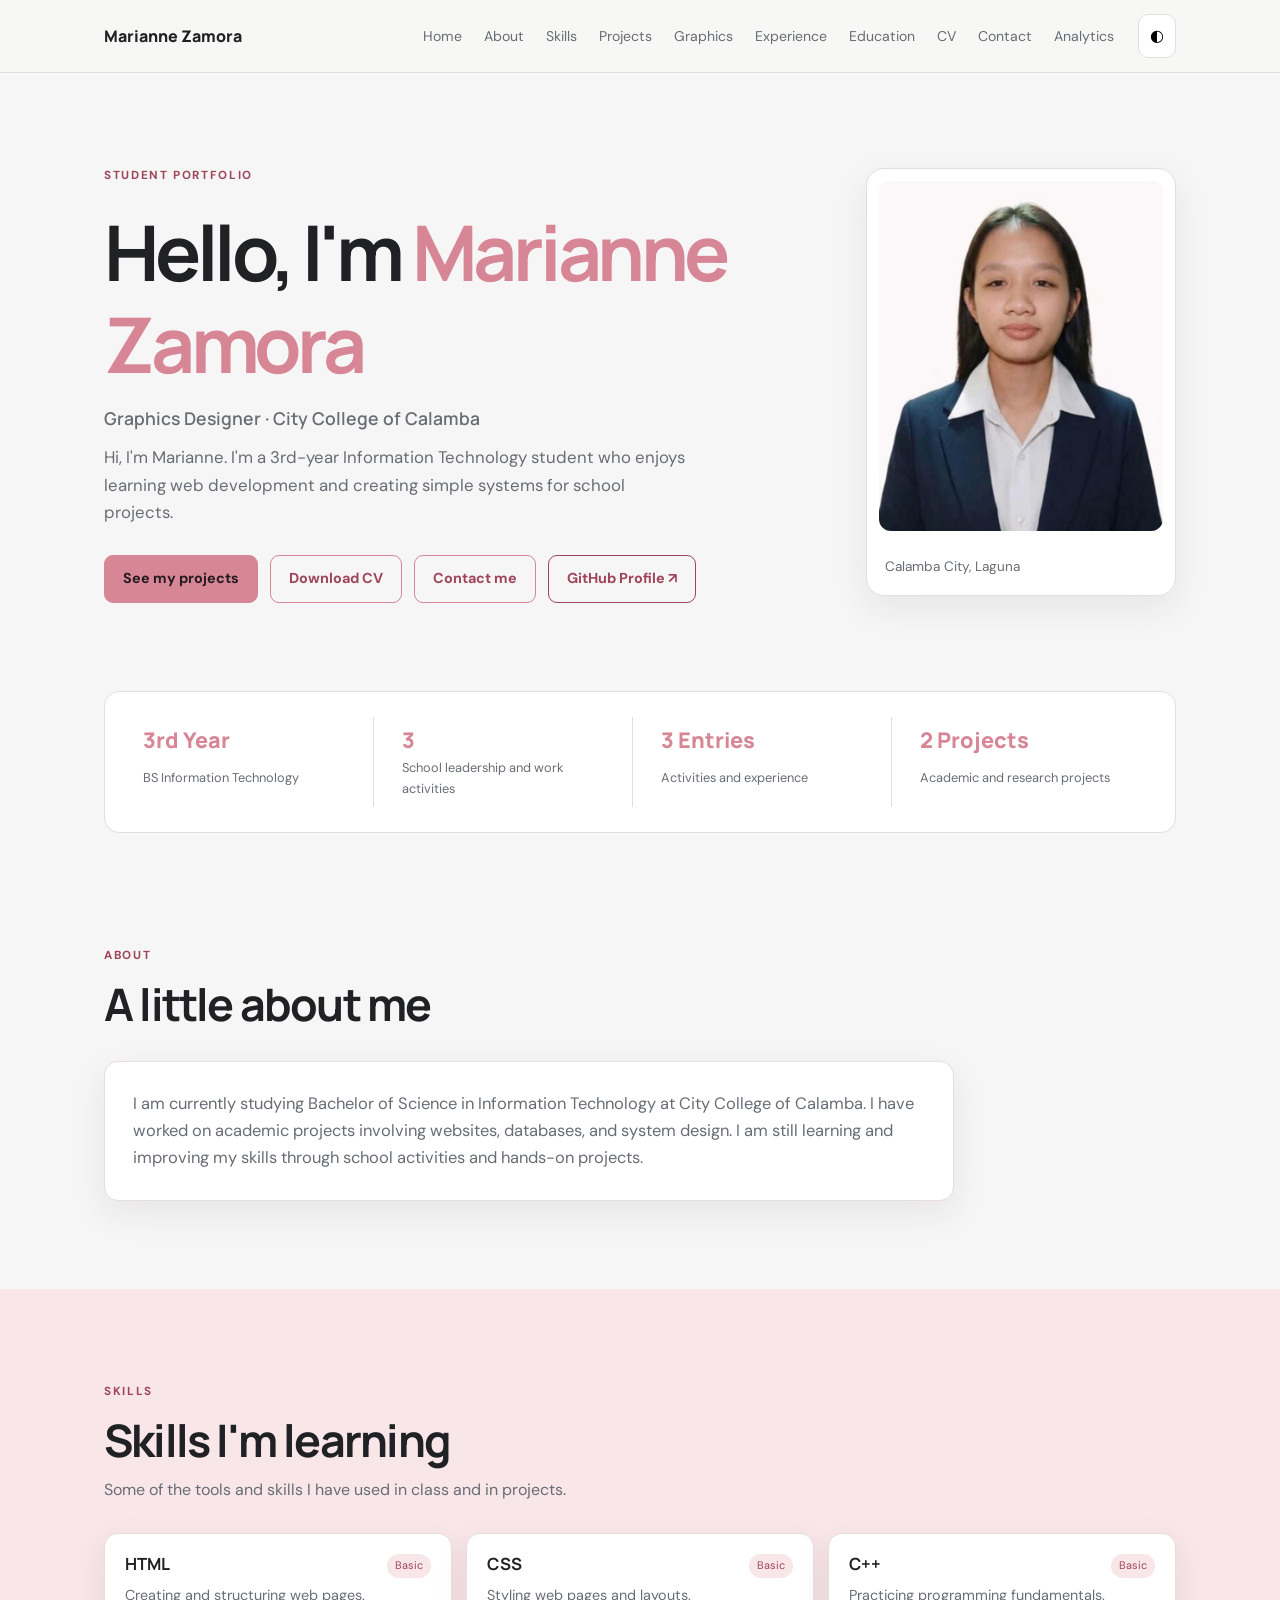
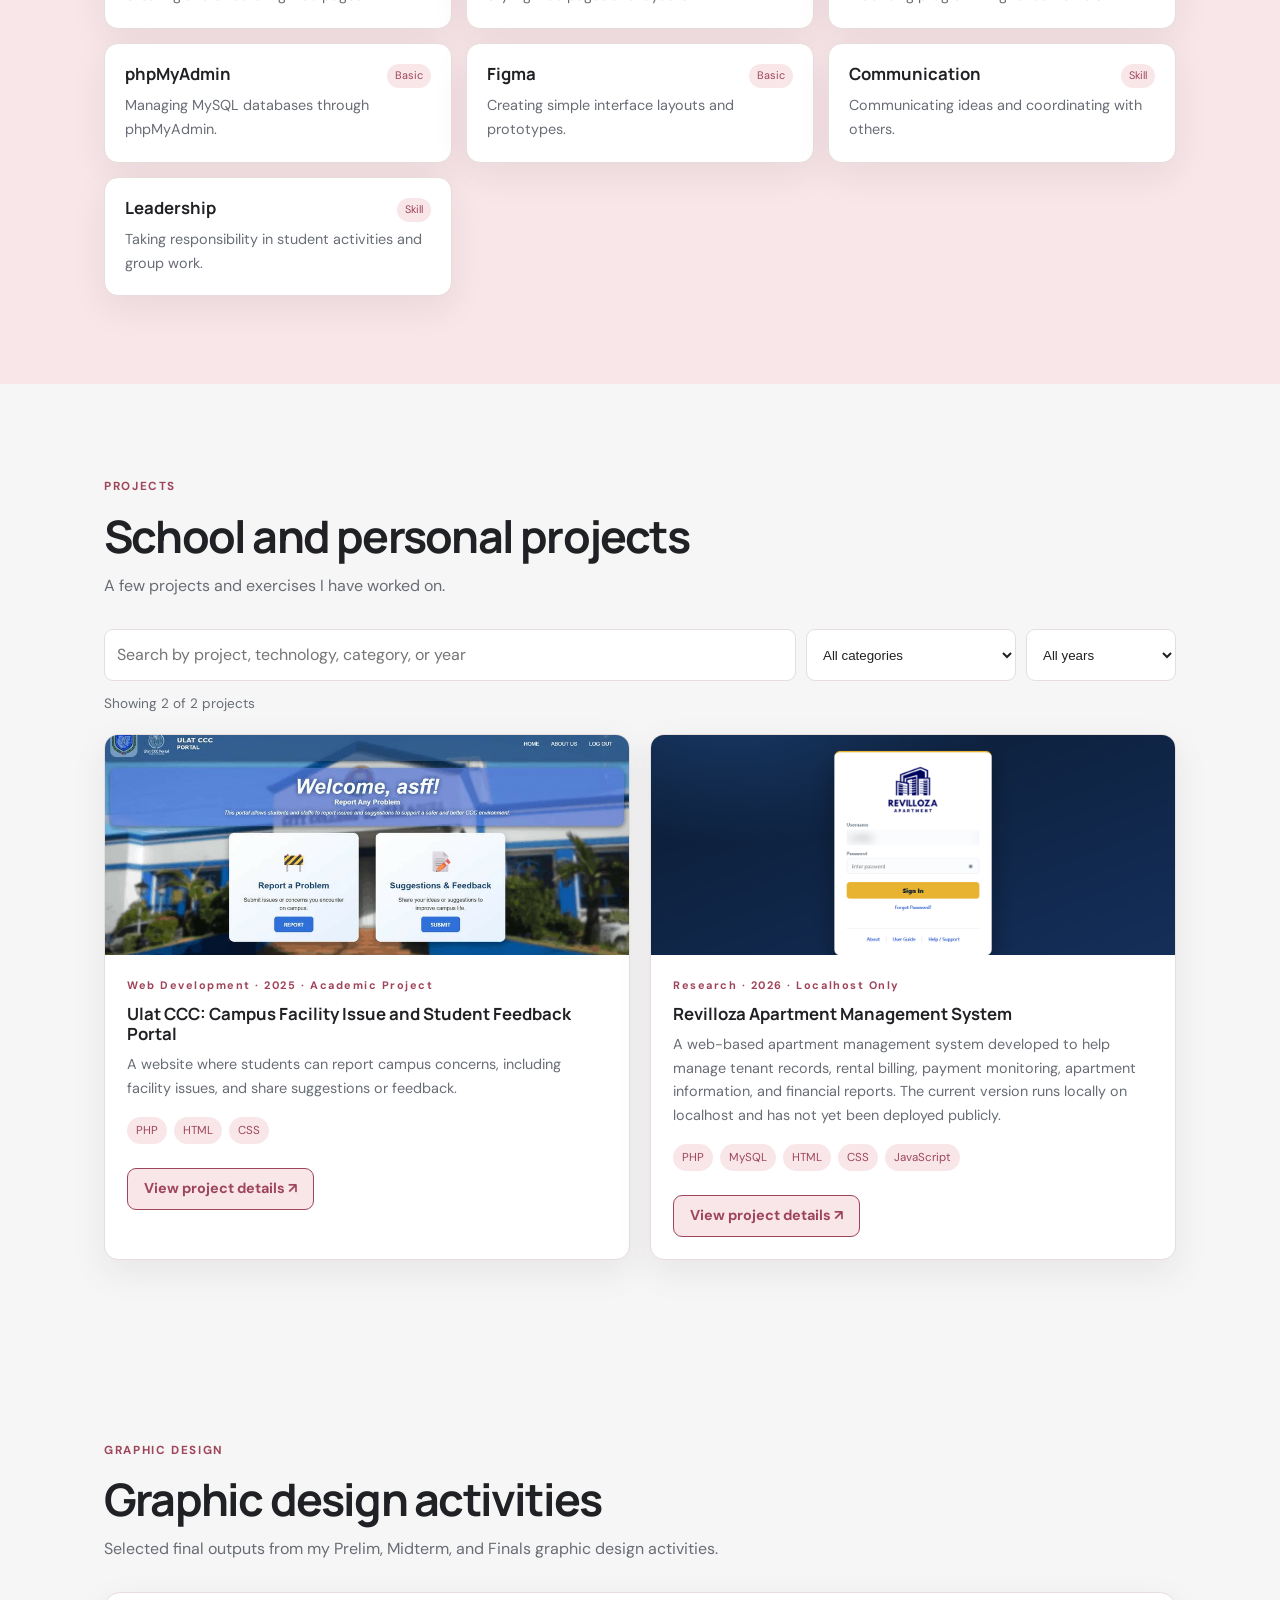
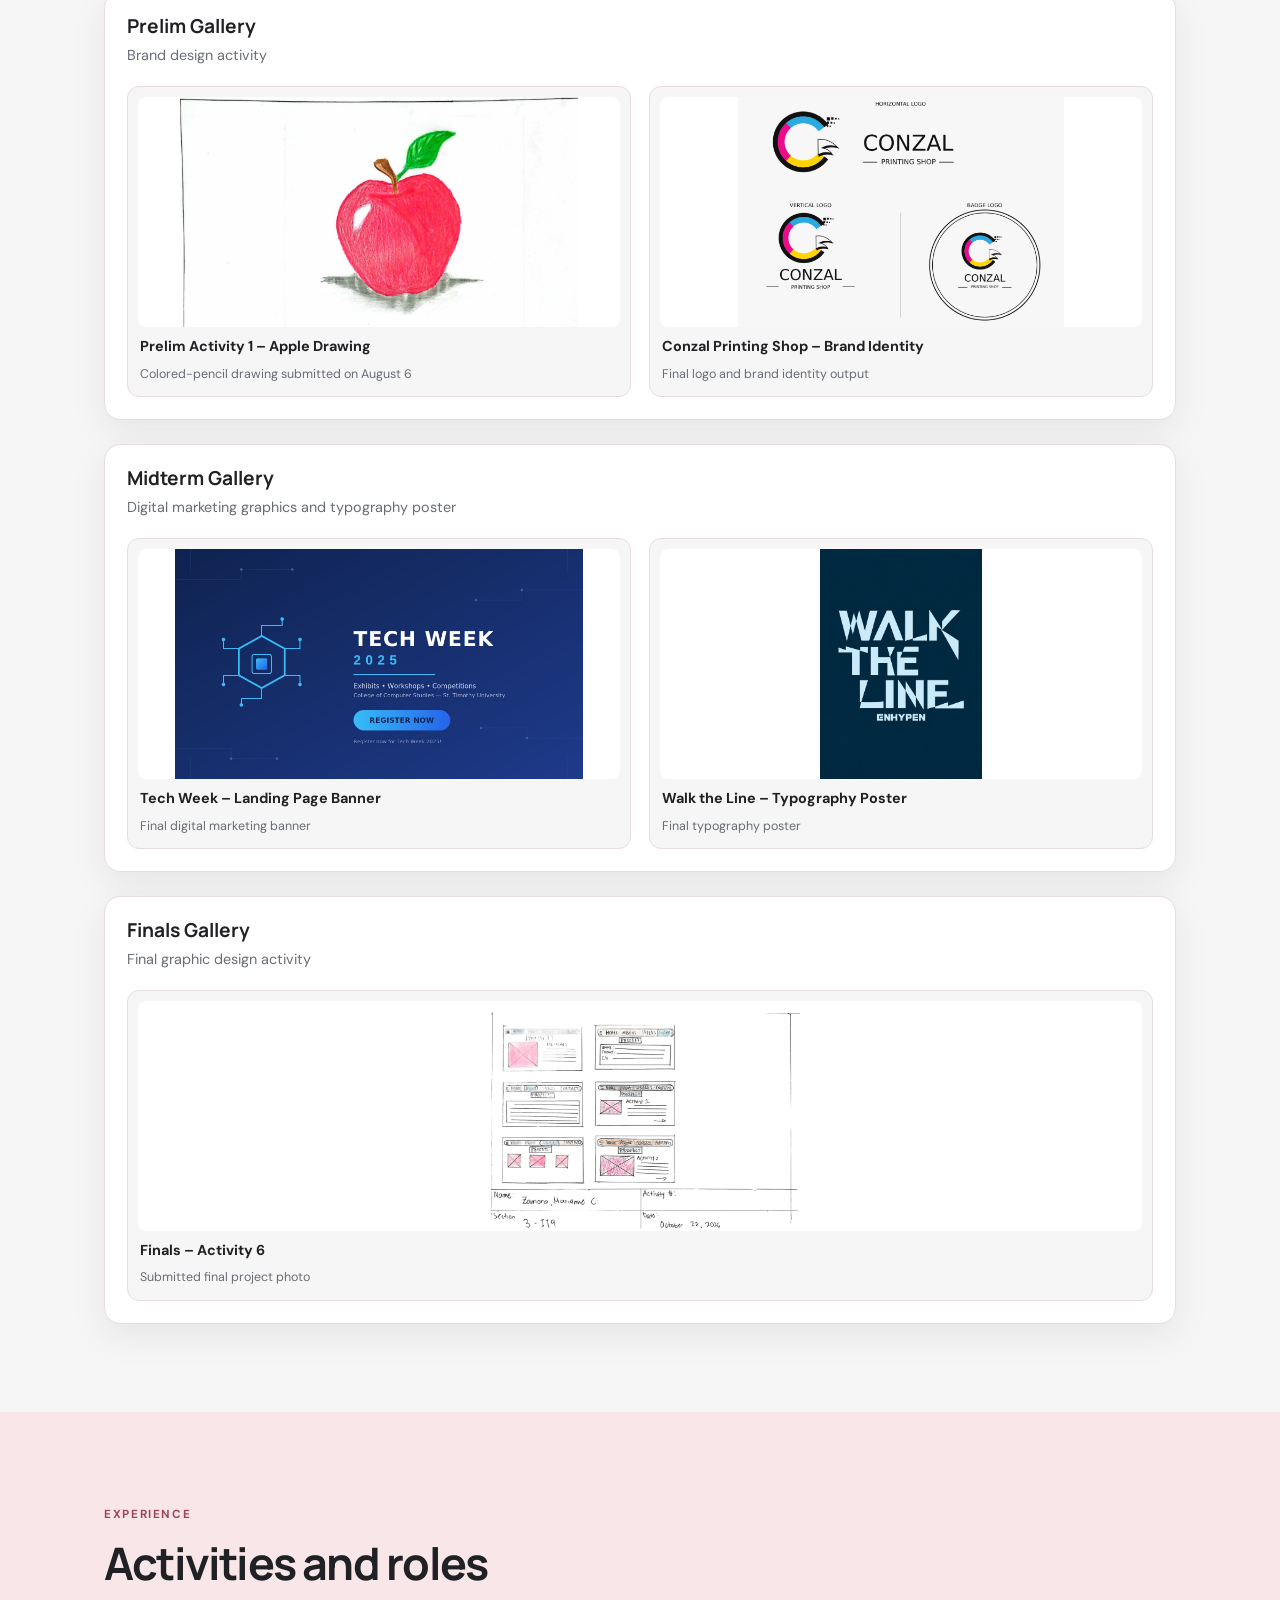
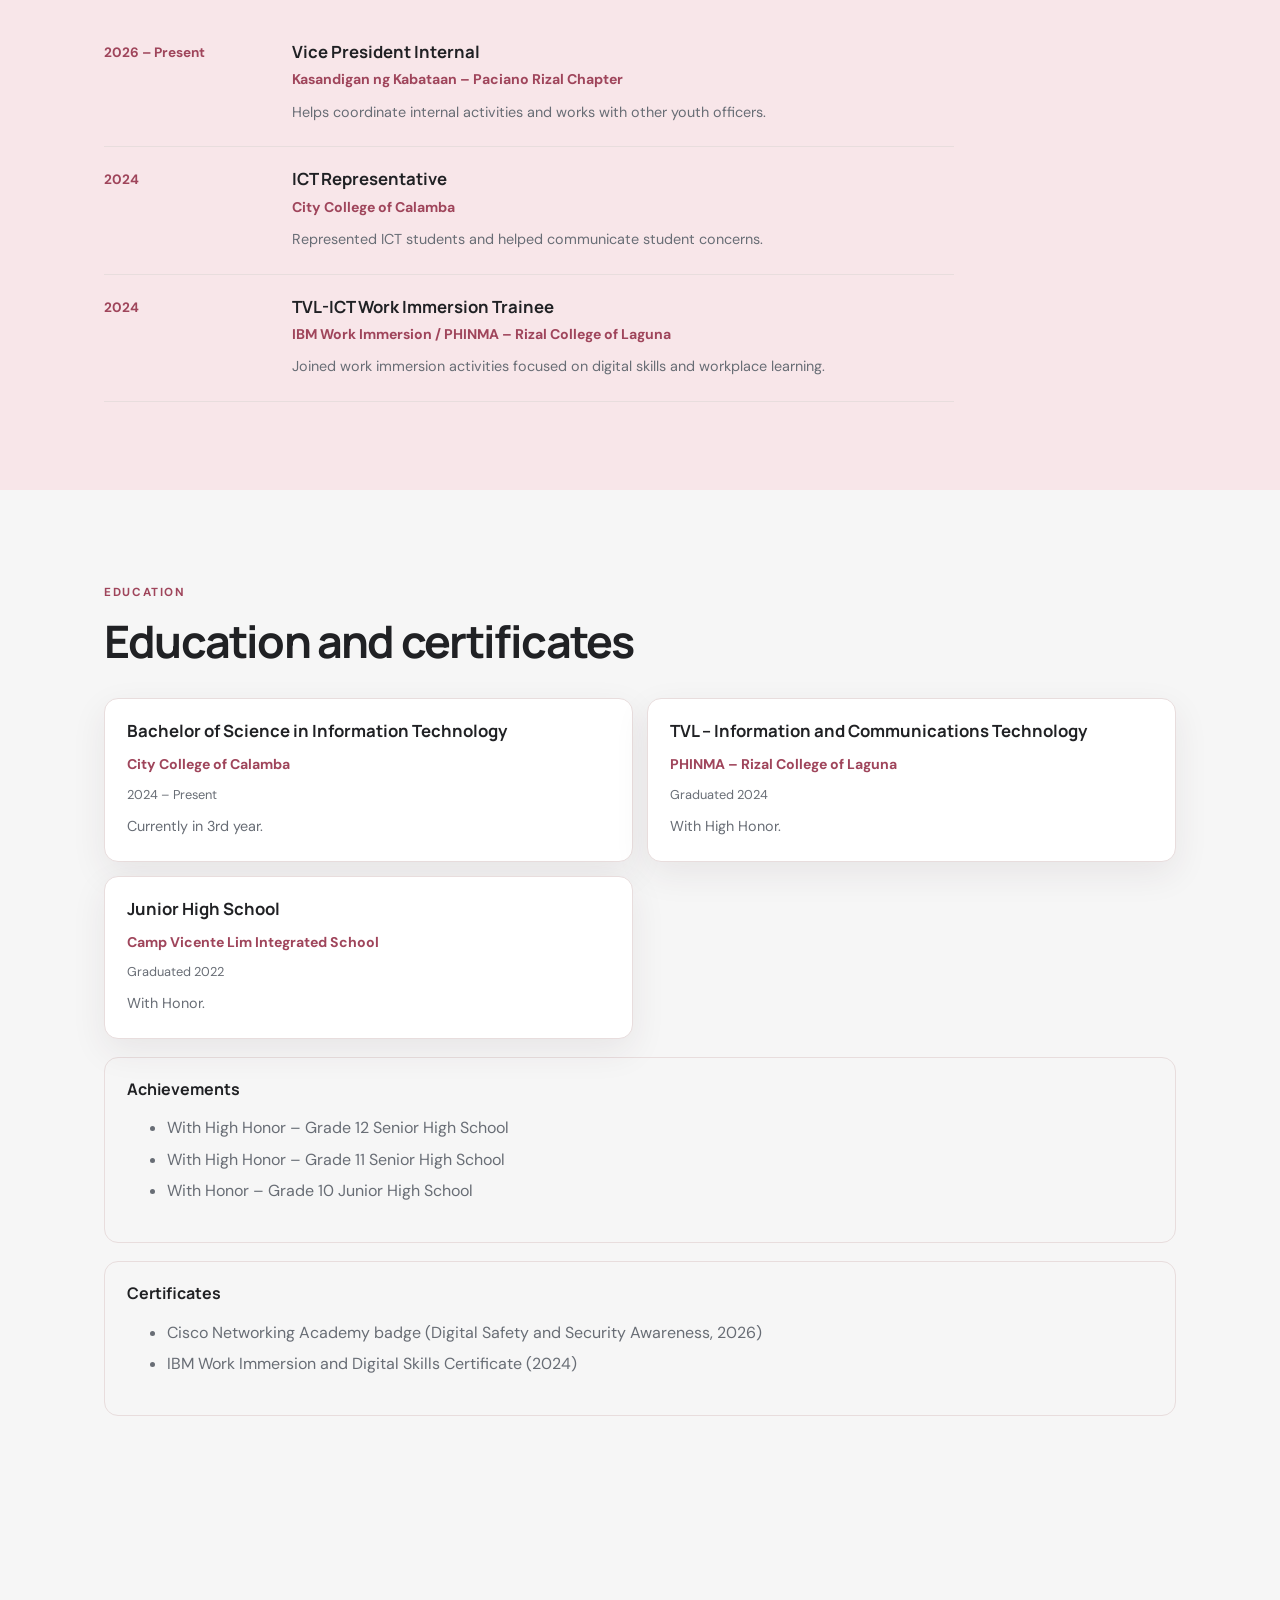
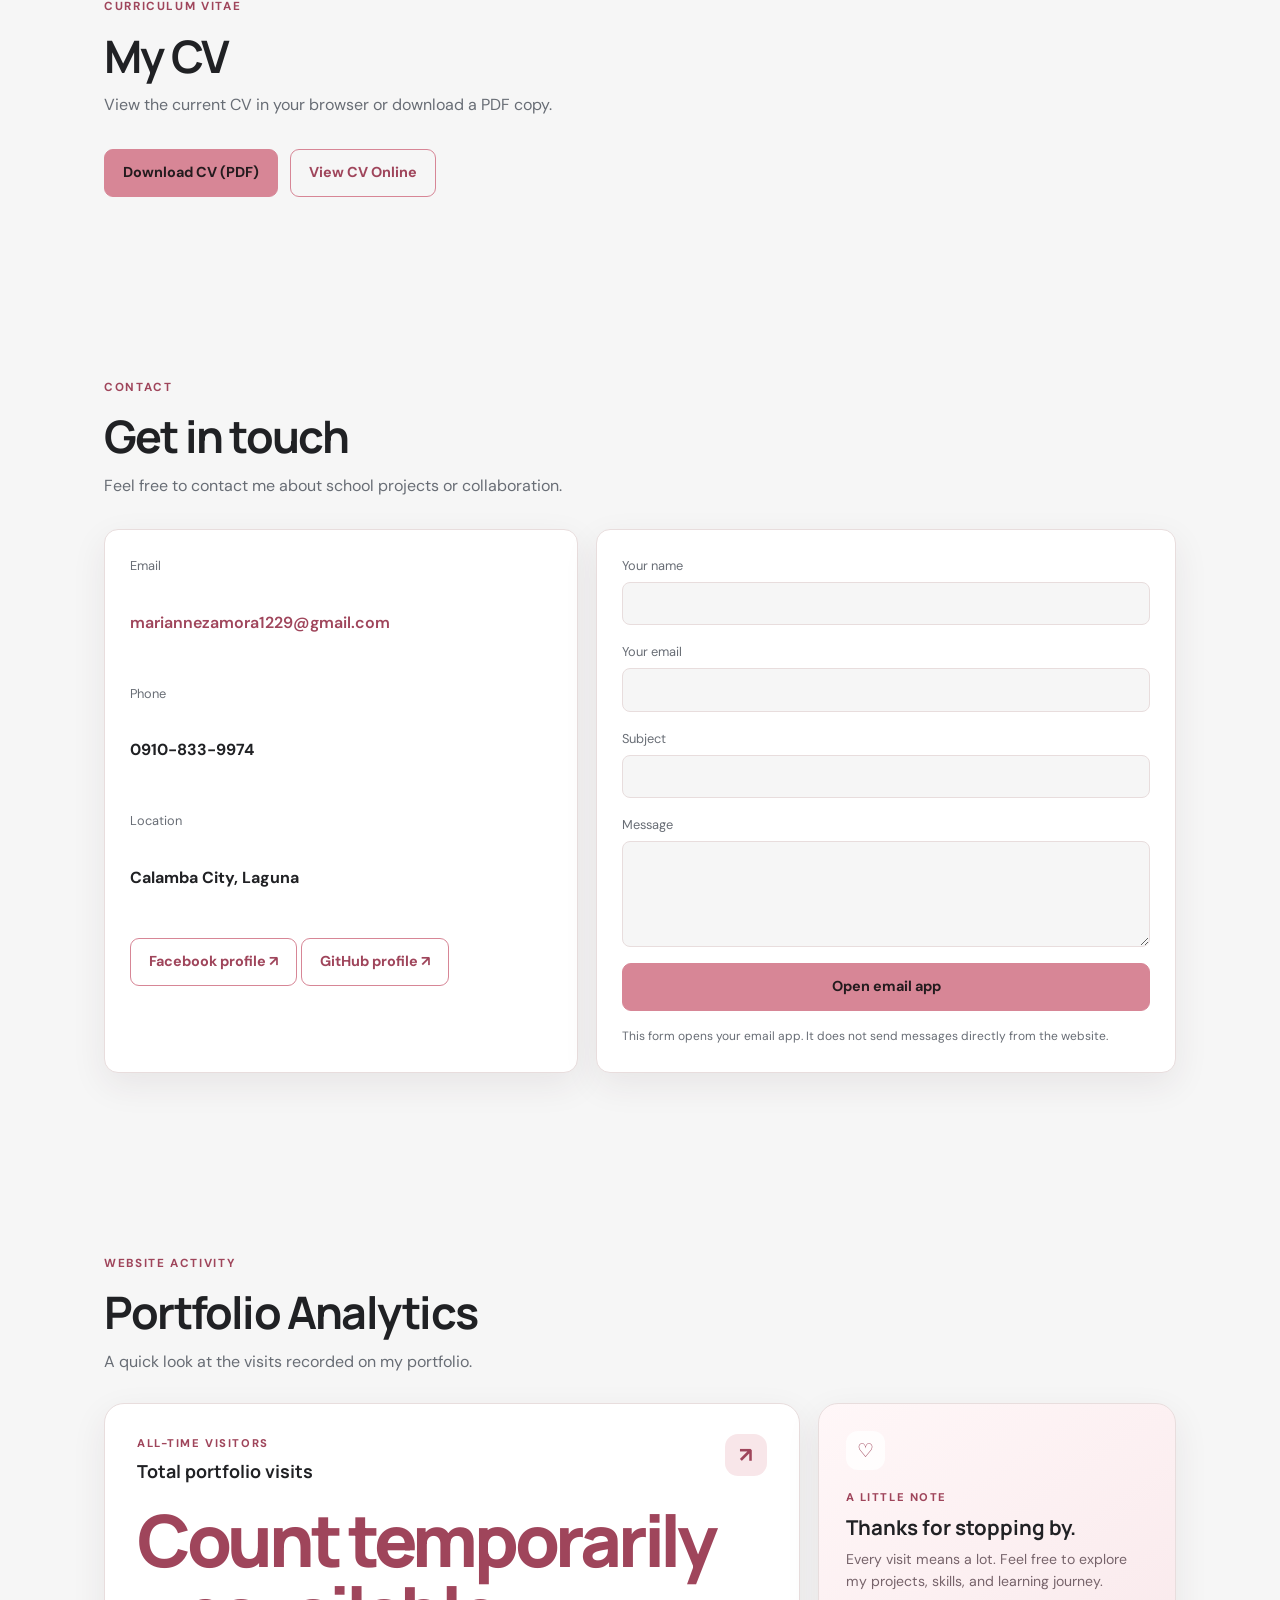
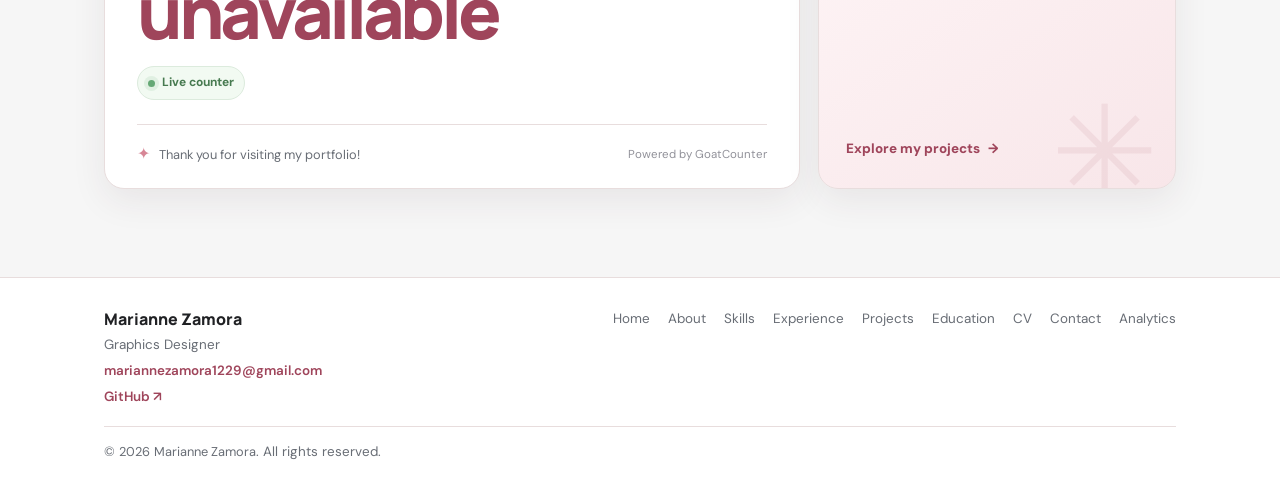
==== commit a002f303: "Add files via upload" ====
--- a/index.html
+++ b/index.html
@@ -3,18 +3,18 @@
 <head>
   <meta charset="utf-8">
   <meta name="viewport" content="width=device-width, initial-scale=1">
-  <meta name="description" content="Portfolio of Marianne Zamora, a third-year BSIT student at City College of Calamba, featuring academic projects, skills, education, and contact information.">
+  <meta name="description" content="Portfolio of Marianne Zamora, Graphics Designer, featuring academic projects, skills, education, and contact information.">
   <meta name="keywords" content="Marianne Zamora, BSIT student, student portfolio, web development, PHP, MySQL, academic projects">
   <meta name="author" content="Marianne Zamora">
   <meta property="og:type" content="website">
   <meta property="og:site_name" content="Marianne C. Zamora | Portfolio">
   <meta property="og:url" content="https://YOUR-PUBLIC-PORTFOLIO-URL/">
   <link rel="canonical" href="https://YOUR-PUBLIC-PORTFOLIO-URL/">
-  <meta property="og:title" content="Marianne Zamora | BSIT Student Portfolio">
+  <meta property="og:title" content="Marianne Zamora | Graphics Designer Portfolio">
   <meta property="og:description" content="Academic projects, skills, education, and contact information.">
   <meta property="og:image" content="ZAMORA_2x2_3c09cdbc.jpg">
   <meta name="theme-color" content="#FFC7C7">
-  <title>Marianne C. Zamora | BSIT Student Portfolio</title>
+  <title>Marianne C. Zamora | Graphics Designer Portfolio</title>
   <link rel="stylesheet" href="style.css">
 </head>
 <body>
@@ -156,7 +156,7 @@
 <footer class="site-footer">
   <div class="footer-identity">
     <strong id="footerName"></strong>
-    <span id="footerRole">3rd-year BSIT Student</span>
+    <span id="footerRole">Graphics Designer</span>
     <a id="footerEmail" href="mailto:mariannezamora1229@gmail.com"></a>
     <a id="footerGithub" href="https://github.com/mariannezamora1229" target="_blank" rel="noopener">GitHub ↗</a>
   </div>
@@ -214,4 +214,4 @@
 <script src="js_config.js"></script>
 <script src="script.js"></script>
 </body>
-</html>+</html>
